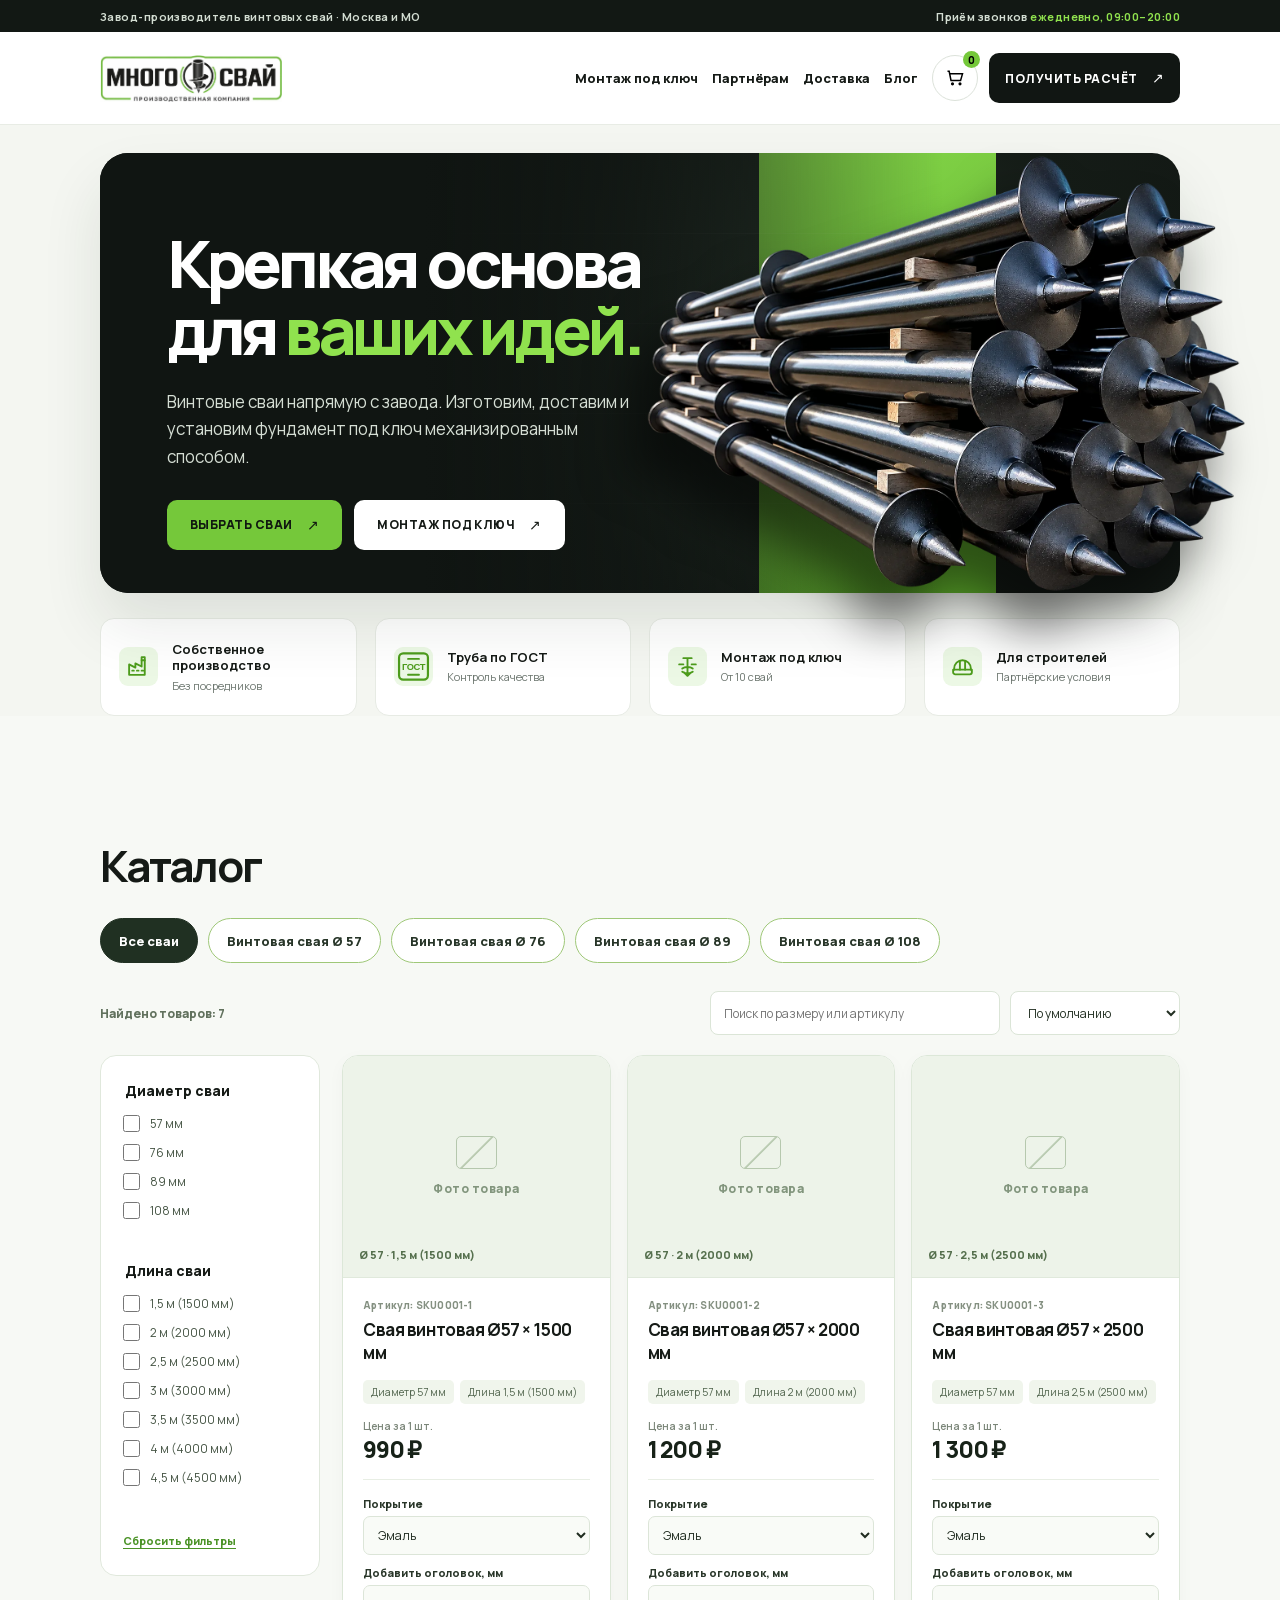
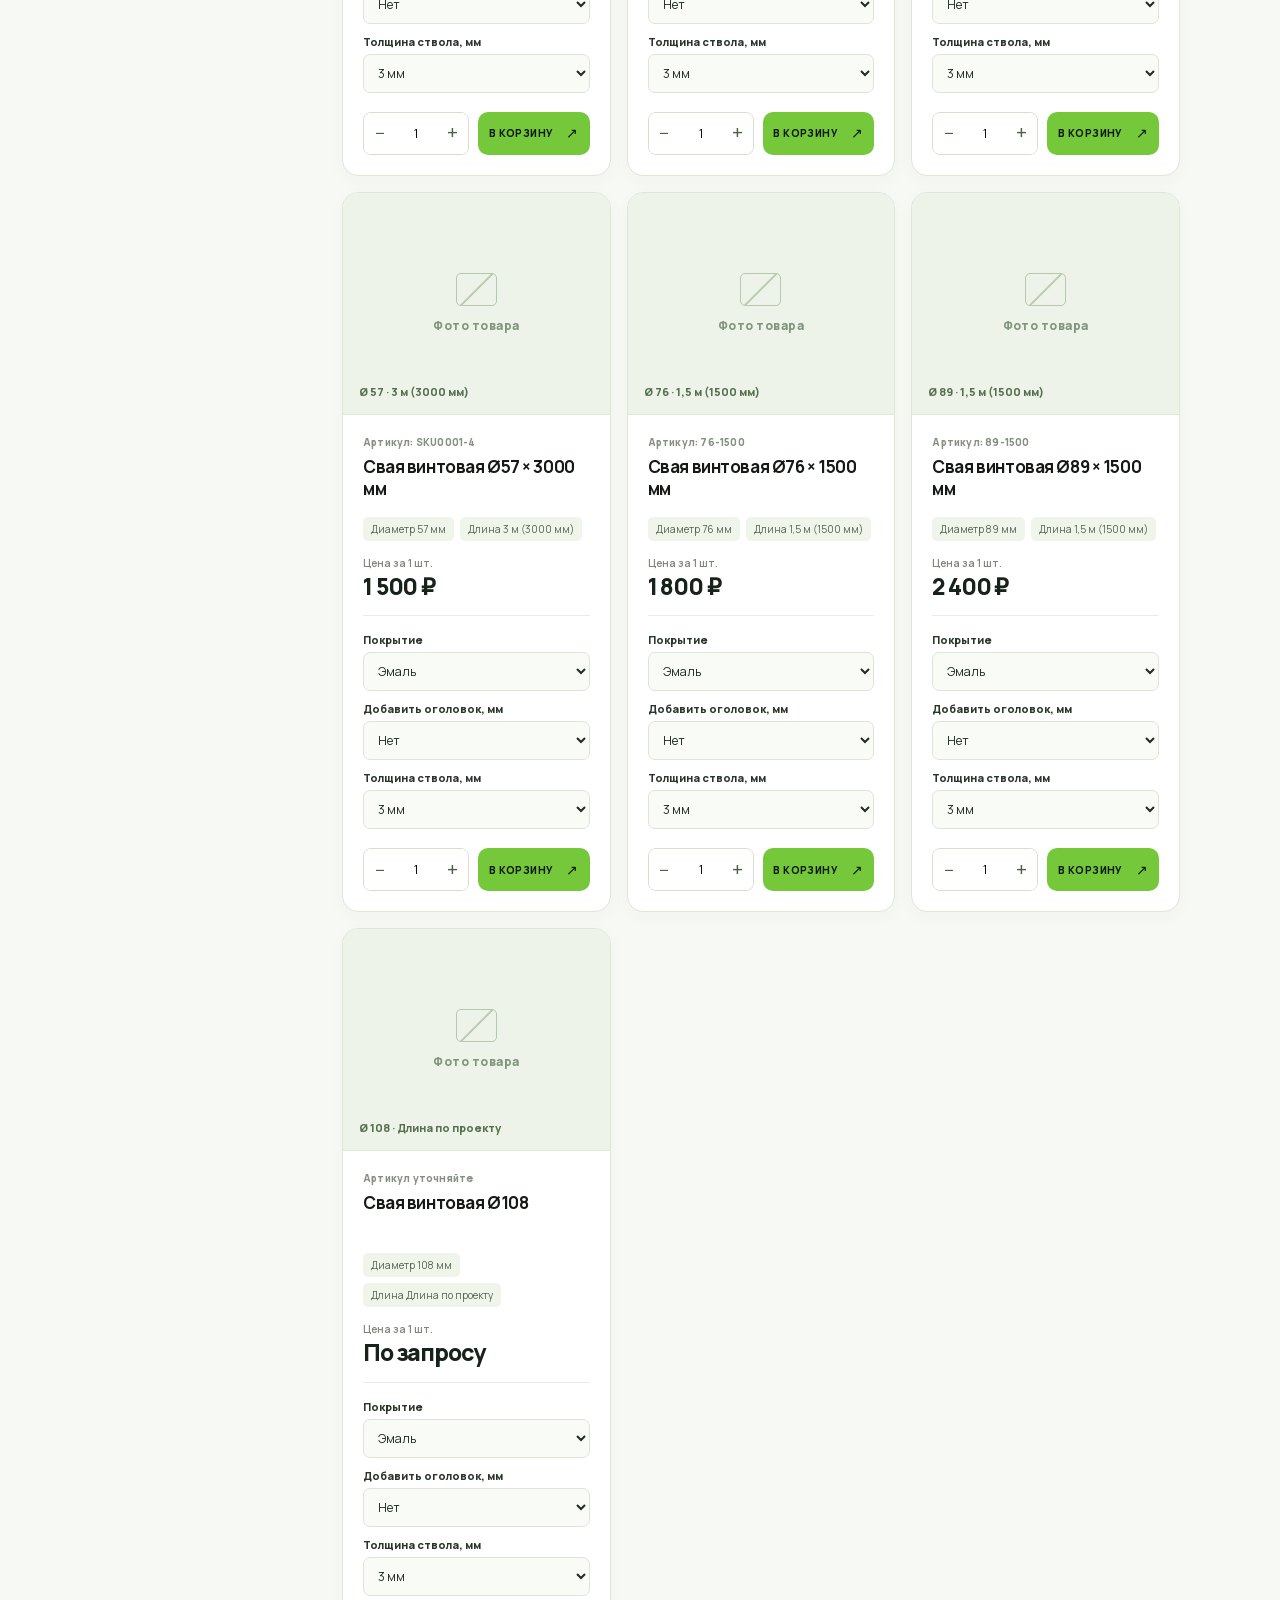
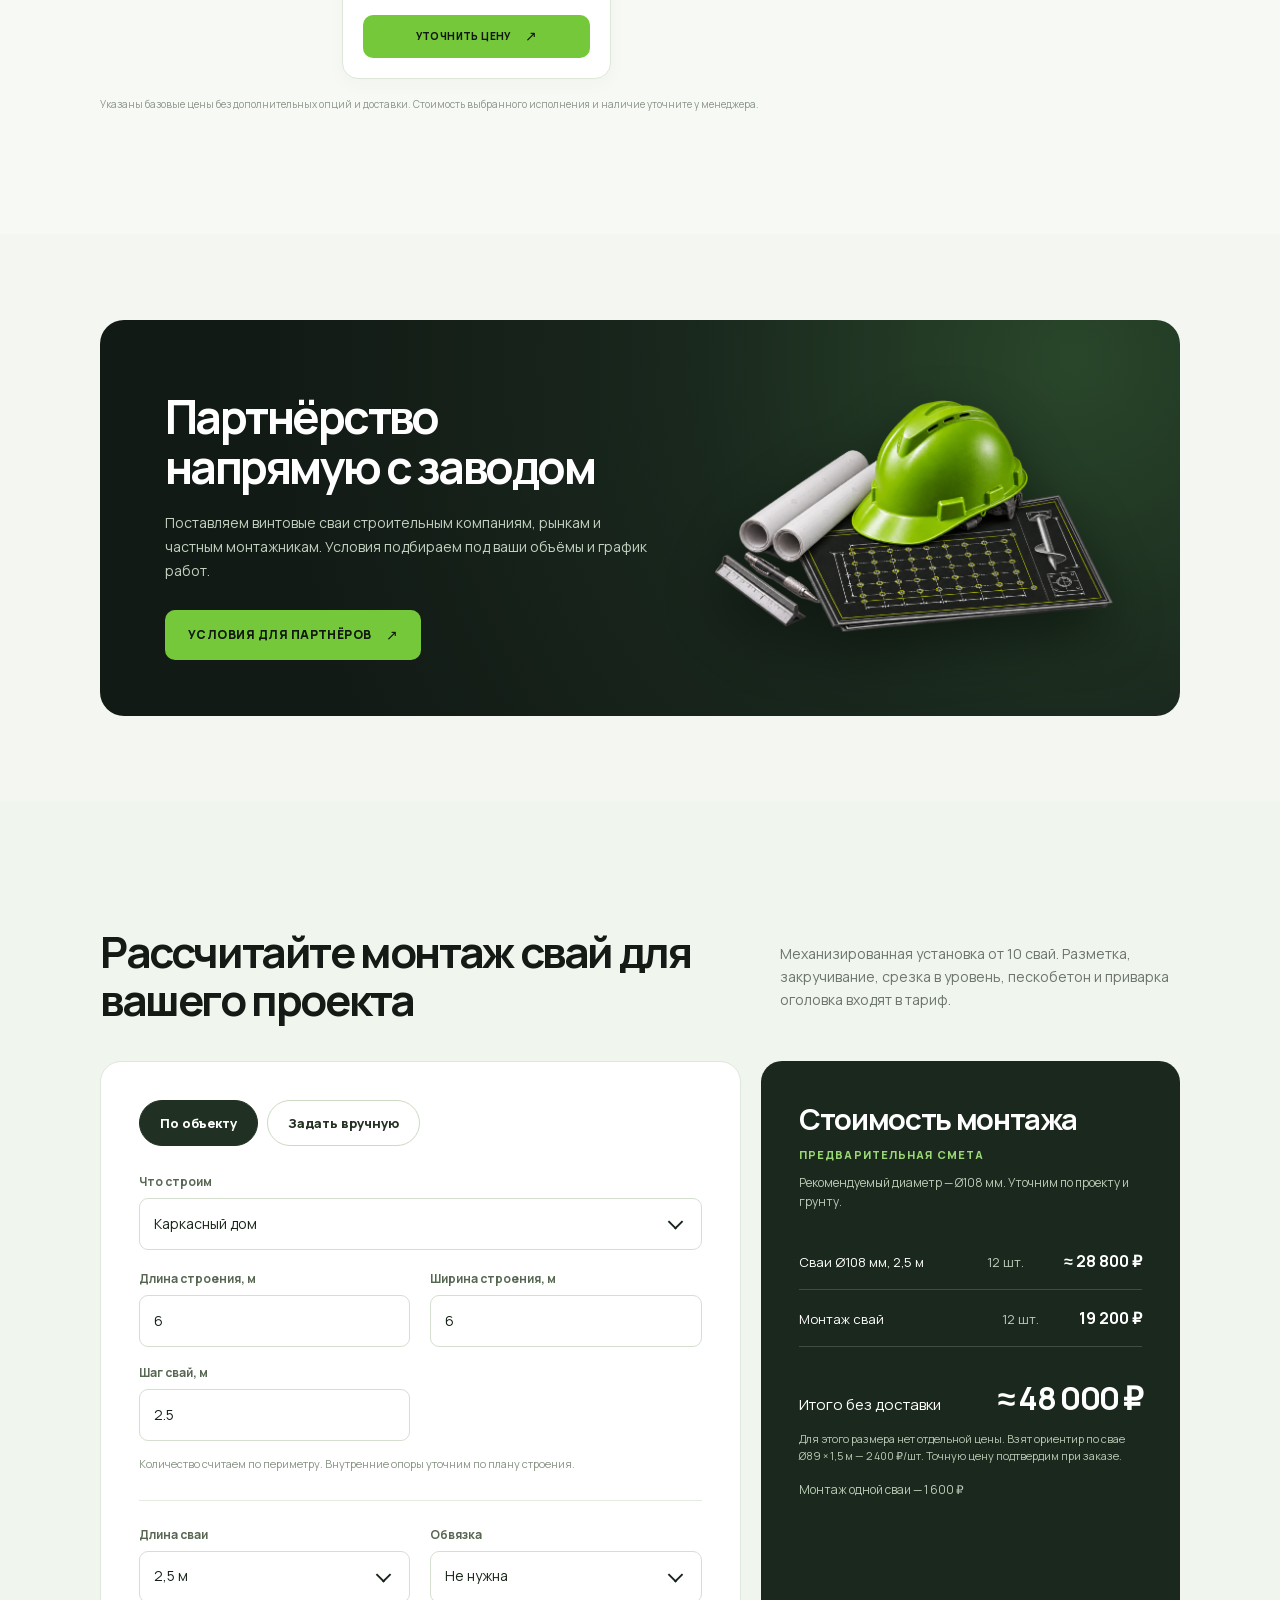
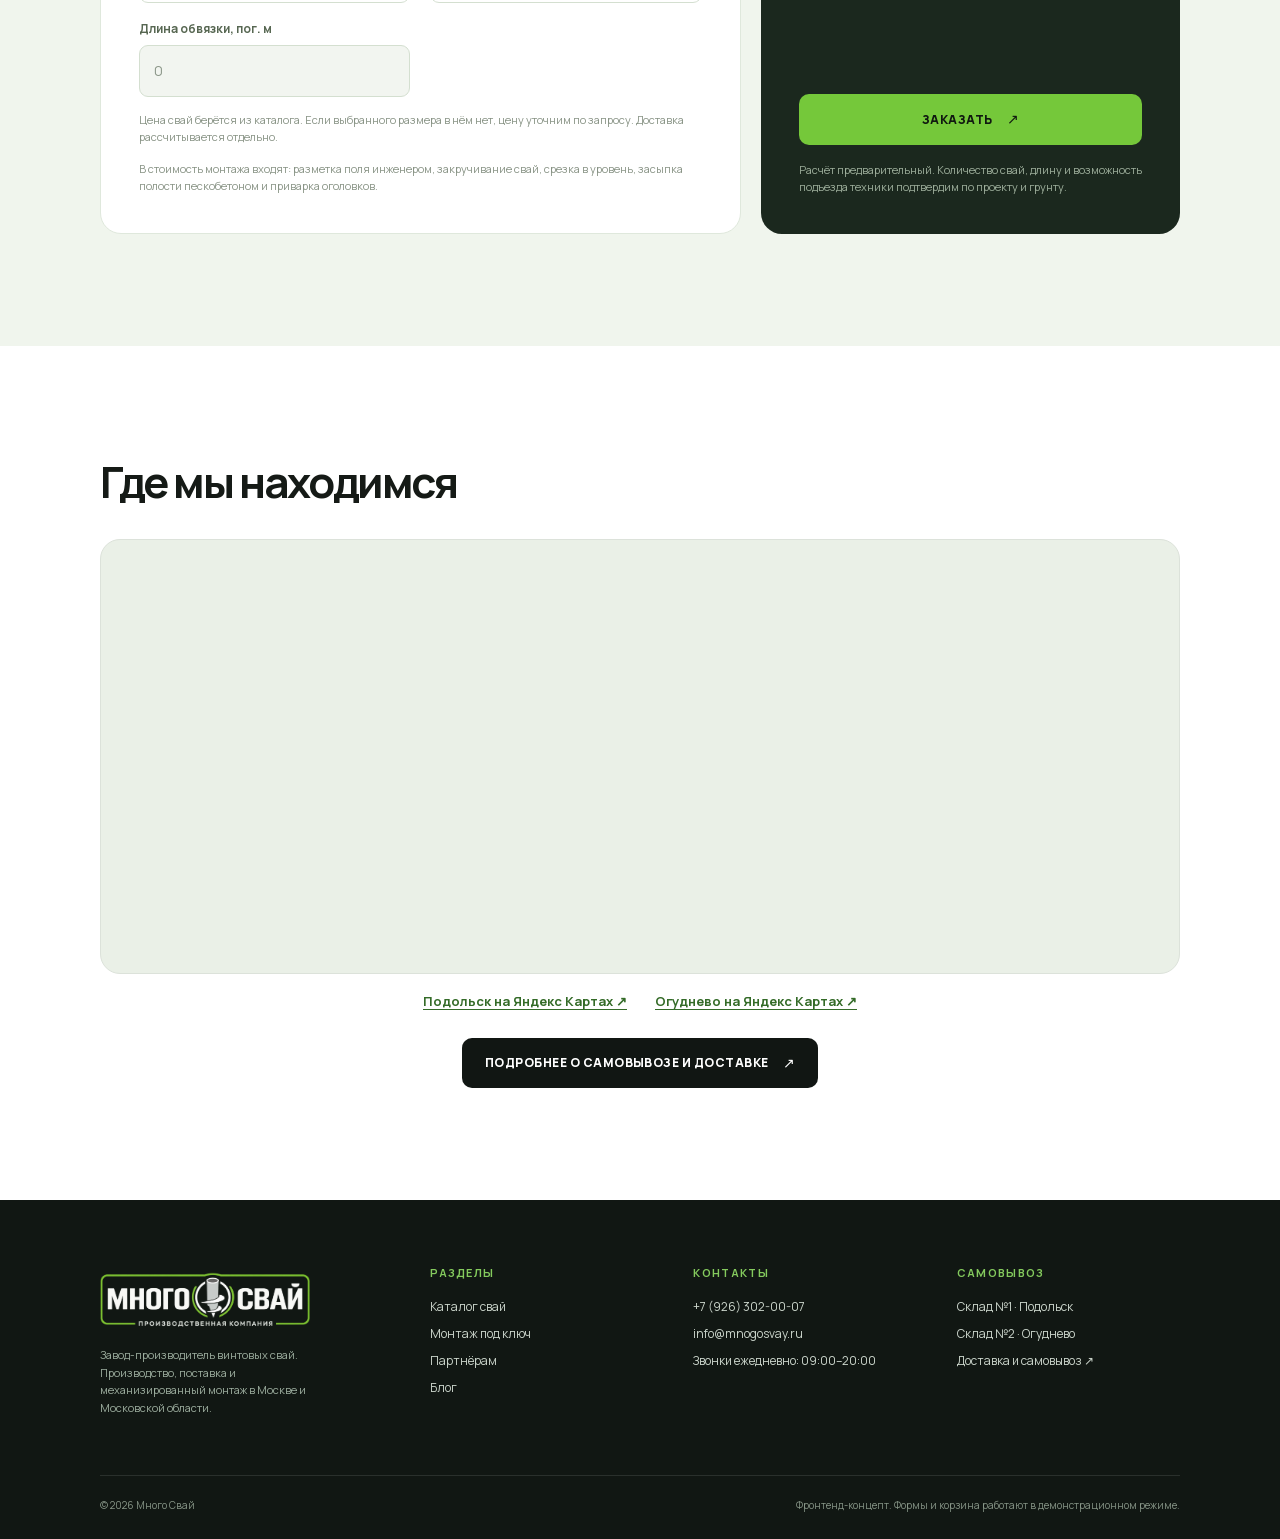
==== index.html @ 816e7ba7 "Initial project upload" ====
<!doctype html><html lang="ru"><head><meta charset="utf-8"><meta name="viewport" content="width=device-width,initial-scale=1"><meta name="theme-color" content="#f4f6f1"><meta name="description" content="Много Свай — завод-производитель винтовых свай. Сваи, механизированный монтаж под ключ и сотрудничество для строителей."><title>Много Свай — винтовые сваи от производителя</title><link rel="preload" href="/assets/images/hero-piles.webp" as="image"><link rel="stylesheet" href="/assets/css/styles.css"></head><body data-page="home"><div id="app"></div><script src="/assets/js/app.js" defer></script><script src="/assets/js/lead-form.js" defer></script><script src="/assets/js/install-calculator.js" defer></script></body></html>
---- assets/css/styles.css ----
@font-face{font-family:Manrope;src:url('/assets/fonts/Manrope-Latin.woff2') format('woff2');font-style:normal;font-weight:200 800;font-display:swap;unicode-range:U+0000-00FF,U+0131,U+0152-0153,U+02BB-02BC,U+02C6,U+02DA,U+02DC,U+0304,U+0308,U+0329,U+2000-206F,U+20AC,U+2122,U+2191,U+2193,U+2212,U+2215,U+FEFF,U+FFFD}
@font-face{font-family:Manrope;src:url('/assets/fonts/Manrope-Cyrillic.woff2') format('woff2');font-style:normal;font-weight:200 800;font-display:swap;unicode-range:U+0301,U+0400-045F,U+0490-0491,U+04B0-04B1,U+2116}
:root{--bg:#f4f6f1;--paper:#fff;--ink:#151a16;--muted:#6b756e;--line:#dce2da;--green:#75c83a;--green2:#90e24e;--dark:#111613;--radius:22px;--max:1400px}
*{box-sizing:border-box}html{scroll-behavior:smooth}body{margin:0;background:var(--bg);color:var(--ink);font-family:Manrope,Arial,sans-serif;overflow-x:hidden}button,input,select{font:inherit}button{cursor:pointer}a{color:inherit;text-decoration:none}img{max-width:100%}svg{display:block}.container{width:min(calc(100% - 200px),var(--max));margin-inline:auto}.eyebrow{display:inline-flex;align-items:center;gap:10px;font-size:11px;font-weight:800;letter-spacing:.16em;text-transform:uppercase}.eyebrow:before{content:"";width:7px;height:7px;border-radius:50%;background:var(--green)}.eyebrow.light{color:#cfdbc9}.muted{color:var(--muted)}.topline{background:#121814;color:#d3ddd2;font-size:11px;font-weight:700;letter-spacing:.04em}.topline .container{display:flex;justify-content:space-between;align-items:center;min-height:32px}.topline b{color:var(--green2)}.site-header{position:relative;z-index:30;background:var(--paper);border-bottom:1px solid #e8ece5}.header-inner{height:92px;display:flex;align-items:center;gap:20px}.logo{display:block;flex:none;width:182px;height:53px;overflow:hidden;position:relative}.logo img{position:absolute;width:182px;max-width:none;height:auto;left:0;top:3px}.nav{display:flex;align-items:center;gap:18px;margin-left:auto}.nav a{font-size:13px;font-weight:800;white-space:nowrap;transition:color .2s}.nav a:hover,.nav a.active{color:#4c9a1d}.header-actions{display:flex;align-items:center;gap:11px;margin-left:0;flex-shrink:0}.phone-text{font-size:14px;font-weight:800;white-space:nowrap}.phone-text small{display:block;font-size:10px;color:var(--muted);font-weight:600;margin-top:2px}.icon-btn{width:46px;height:46px;display:grid;place-items:center;border:1px solid var(--line);border-radius:50%;background:white;position:relative}.icon-btn svg{width:20px;height:20px;stroke:currentColor;fill:none;stroke-width:1.8}.icon-btn:hover{border-color:var(--green);background:#eff9e9}.cart-count{position:absolute;top:-5px;right:-3px;min-width:17px;height:17px;border-radius:20px;background:var(--green);font-size:10px;font-weight:800;display:grid;place-items:center}.mobile-call{display:none}.header-cta{white-space:nowrap;flex-shrink:0}.btn{min-height:50px;display:inline-flex;align-items:center;justify-content:center;gap:14px;padding:0 22px;border-radius:10px;border:1px solid transparent;background:var(--green);color:#101810;font-size:12px;font-weight:800;text-transform:uppercase;letter-spacing:.04em;transition:transform .2s,background .2s}.btn:hover{transform:translateY(-2px);background:var(--green2)}.btn:focus-visible,.icon-btn:focus-visible,a:focus-visible,input:focus-visible,select:focus-visible{outline:3px solid #438e1e;outline-offset:3px}.btn.dark{background:var(--dark);color:white}.btn.dark:hover{background:#2b392e}.btn.outline{background:transparent;color:var(--ink);border-color:#bdc9ba}.btn.outline:hover{background:#eaf1e6}.btn.white{background:white;color:var(--ink)}.arrow{font-size:14px;line-height:1;font-weight:400}.hero-wrap{padding-top:28px}.hero{height:610px;position:relative;border-radius:28px;background:radial-gradient(circle at 65% 40%,#243027 0,#151c17 39%,#111613 75%);color:#fff;isolation:isolate;box-shadow:0 32px 60px #192b191b}.hero:before{content:"";position:absolute;top:0;bottom:0;right:17%;width:22%;background:linear-gradient(160deg,#83d548,#5ba929);z-index:-1}.hero:after{content:"";position:absolute;inset:0;border-radius:28px;background:linear-gradient(90deg,#101512 0%,#101512 30%,#101512b8 48%,transparent 78%),repeating-linear-gradient(0deg,transparent 0,transparent 89px,#fff1 90px);pointer-events:none;z-index:-1}.hero-copy{position:relative;z-index:4;padding:85px 0 0 6.2%;max-width:660px}.hero h1{font-size:clamp(50px,5.1vw,77px);line-height:1.02;letter-spacing:-.065em;margin:22px 0 25px;font-weight:800}.hero h1 em{color:var(--green2);font-style:normal}.hero-lead{max-width:485px;font-size:17px;line-height:1.6;color:#d5ded4;margin:0 0 30px}.hero-actions{display:flex;gap:12px;flex-wrap:wrap}.hero-image{position:absolute;z-index:2;width:56%;height:auto;max-width:none;right:-6%;top:50%;transform:translateY(-50%);filter:drop-shadow(-22px 38px 24px #0008);pointer-events:none}.hero-side{position:absolute;right:2.7%;bottom:38px;writing-mode:vertical-rl;color:#dde9db;font-size:10px;letter-spacing:.19em;text-transform:uppercase}.mobile-links{display:none}.trust-strip{display:grid;grid-template-columns:repeat(4,1fr);gap:18px;padding:25px 0 0}.trust-item{display:flex;gap:14px;align-items:center;padding:22px 18px;background:white;border:1px solid #e7ebe4;border-radius:14px;min-height:90px}.trust-icon{width:39px;height:39px;flex:none;border-radius:9px;background:#ecf8e5;display:grid;place-items:center;color:#4d9c1c;font-size:23px}.trust-icon img{width:25px;height:25px}.trust-icon--quality img{width:33px;height:33px}.trust-item b{display:block;font-size:13px;line-height:1.25}.trust-item span:last-child{font-size:11px;color:var(--muted);display:block;margin-top:4px}.section{padding:112px 0}.section.tight{padding-top:86px;padding-bottom:86px}.section-head{display:flex;justify-content:space-between;align-items:end;gap:25px;margin-bottom:36px}.section-title{font-size:clamp(32px,3.4vw,51px);line-height:1.12;letter-spacing:-.055em;margin:14px 0 0;max-width:800px}.section-intro{max-width:400px;color:var(--muted);font-size:14px;line-height:1.65}.grid-3{display:grid;grid-template-columns:repeat(3,1fr);gap:18px}.service-card{background:#fff;border:1px solid #e3e9e0;border-radius:18px;padding:32px;min-height:290px;display:flex;flex-direction:column;position:relative;overflow:hidden}.service-card.dark{background:#151b17;color:#fff;border-color:#151b17}.service-card.green{background:#83d14b;border-color:#83d14b}.service-num{font-size:11px;font-weight:800;letter-spacing:.16em;color:#6d846c}.service-card.dark .service-num{color:#bde5af}.service-icon{position:absolute;right:25px;top:24px;color:#58a724;font-size:35px}.service-card h3{font-size:24px;line-height:1.18;letter-spacing:-.04em;margin:auto 0 12px}.service-card p{font-size:13px;line-height:1.6;color:#627064;margin:0 0 20px}.service-card.dark p{color:#bac7bb}.service-card.green p{color:#30472b}.text-link{font-size:12px;font-weight:800;text-transform:uppercase;letter-spacing:.05em;display:inline-flex;gap:12px;align-items:center}.text-link:hover{color:#4e9c1d}.product-section{background:#eaf0e7}.category-tabs,.filter-tabs{display:flex;gap:8px;flex-wrap:wrap}.chip{background:#fff;border:1px solid #d9e2d4;border-radius:50px;min-height:41px;padding:0 16px;font-size:11px;font-weight:800}.chip.active,.chip:hover{background:var(--dark);color:white;border-color:var(--dark)}.product-grid{display:grid;grid-template-columns:repeat(3,1fr);gap:18px}.product-card{background:white;border-radius:17px;border:1px solid #dfe7dd;overflow:hidden;display:flex;flex-direction:column}.product-media{height:235px;background:linear-gradient(130deg,#eef1eb,#fff);position:relative;display:grid;place-items:center}.product-media img{width:78%;height:85%;object-fit:contain;filter:drop-shadow(16px 20px 14px #13201828)}.product-media img.wide{width:92%;height:92%}.product-badge{position:absolute;left:18px;top:18px;background:#e5f6dc;border-radius:6px;padding:8px 10px;color:#4c9425;font-size:10px;font-weight:800;text-transform:uppercase}.product-body{padding:22px;display:flex;flex-direction:column;flex:1}.product-code{font-size:10px;color:#80907f;font-weight:800;text-transform:uppercase;letter-spacing:.13em}.product-card h3{font-size:19px;line-height:1.3;letter-spacing:-.03em;margin:9px 0 13px}.product-specs{font-size:11px;color:#738073;display:flex;gap:9px;flex-wrap:wrap}.product-specs span{padding:5px 8px;border-radius:5px;background:#f2f5ef}.product-buy{display:flex;align-items:center;justify-content:space-between;gap:12px;margin-top:auto;padding-top:25px}.product-price{font-size:25px;font-weight:800;letter-spacing:-.05em;white-space:nowrap}.product-price small{font-size:10px;color:#7b8679;display:block;font-weight:600;letter-spacing:0}.product-buy .btn{padding-inline:13px;min-height:44px}.product-install{border-top:1px solid #edf0ea;padding:14px 22px;display:flex;align-items:center;gap:9px;font-size:10px;font-weight:700;color:#59665b;min-height:52px}.product-install input{accent-color:#69b936;width:17px;height:17px}.split{display:grid;grid-template-columns:1fr 1fr;gap:70px;align-items:center}.image-panel{height:520px;border-radius:20px;overflow:hidden;background:#dfe7dc;position:relative}.image-panel img{width:100%;height:100%;object-fit:cover}.image-panel .corner-label{position:absolute;bottom:20px;left:20px;background:#fff;padding:16px 19px;border-radius:10px;font-size:11px;font-weight:800;box-shadow:0 12px 30px #1113}.steps{margin:30px 0;list-style:none;padding:0}.steps li{display:flex;gap:18px;padding:16px 0;border-bottom:1px solid #dce4d9;font-size:13px;line-height:1.55}.steps strong{font-size:11px;color:#54a421;min-width:24px}.dark-band{background:#131a15;color:#fff;border-radius:24px;padding:65px;display:grid;grid-template-columns:1fr 330px;align-items:center;gap:30px;position:relative;overflow:hidden}.dark-band:after{content:"";position:absolute;width:300px;height:300px;background:#74c838;border-radius:50%;filter:blur(100px);right:-80px;bottom:-180px;opacity:.5}.dark-band>*{position:relative;z-index:1}.dark-band h2{font-size:clamp(30px,3.2vw,47px);line-height:1.12;letter-spacing:-.055em;margin:12px 0}.dark-band p{font-size:13px;color:#bdcbbb;line-height:1.7;max-width:560px}.dark-band .btn{justify-self:end}.quote-form{background:#fff;border:1px solid #e2e8df;border-radius:20px;padding:34px}.quote-form h3{font-size:22px;letter-spacing:-.04em;margin:0 0 8px}.quote-form p{font-size:12px;color:var(--muted);margin:0 0 22px;line-height:1.6}.form-grid{display:grid;grid-template-columns:repeat(2,1fr);gap:13px}.field{display:block}.field span{display:block;font-size:10px;font-weight:800;text-transform:uppercase;letter-spacing:.09em;margin-bottom:7px}.field input,.field select{height:48px;width:100%;border:1px solid #dce3d9;border-radius:8px;background:#f8faf6;padding:0 13px;color:var(--ink);font-size:12px;outline:none}.field input:focus,.field select:focus{border-color:#6fbe39}.form-note{font-size:10px;color:#8a9589;line-height:1.5}.feedback{font-size:12px;color:#367e1b;font-weight:700;min-height:17px}.site-footer{background:#111713;color:#fff;padding:65px 0 27px}.footer-top{display:grid;grid-template-columns:1.3fr repeat(3,1fr);gap:40px}.footer-logo{width:210px;max-width:100%;height:auto}.footer-logo img{display:block;width:100%;height:auto}.footer-top p{font-size:11px;line-height:1.6;color:#9eafa0;max-width:220px}.footer-col h4{font-size:11px;text-transform:uppercase;letter-spacing:.12em;color:#84ca5d;margin:0 0 18px}.footer-col a,.footer-col span{display:block;font-size:12px;color:#cad4ca;margin-bottom:10px}.footer-col a:hover{color:#8adb58}.footer-bottom{border-top:1px solid #ffffff1b;margin-top:48px;padding-top:22px;display:flex;justify-content:space-between;gap:15px;font-size:10px;color:#879587}.page-hero{padding:32px 0 65px}.page-hero-inner{border-radius:23px;background:#151b17;color:white;min-height:380px;display:grid;grid-template-columns:1.04fr .96fr;overflow:hidden}.page-hero-copy{padding:60px 0 60px 6.5%;position:relative;z-index:2}.page-hero h1{font-size:clamp(37px,4.1vw,60px);line-height:1.08;letter-spacing:-.06em;margin:18px 0}.page-hero p{font-size:15px;line-height:1.65;color:#cbd5ca;max-width:550px}.page-hero-image{position:relative;background:#75c83a}.page-hero-image img{position:absolute;width:110%;height:auto;max-width:none;bottom:-15%;right:-11%;filter:drop-shadow(0 25px 18px #0007)}.page-hero-image.photo img{width:100%;height:100%;object-fit:cover;inset:0;filter:none}.page-hero-image.photo:after{content:"";position:absolute;inset:0;background:linear-gradient(90deg,#141a17a8,transparent 35%)}.tariff-grid{display:grid;grid-template-columns:repeat(3,1fr);gap:14px}.tariff{background:#fff;border:1px solid #dfe7dc;border-radius:15px;padding:24px;display:flex;align-items:center;justify-content:space-between;gap:15px}.tariff strong{font-size:27px;letter-spacing:-.05em}.tariff span{font-size:11px;color:var(--muted);display:block;margin-top:4px}.tariff b{font-size:21px;white-space:nowrap}.tariff.featured{background:#e6f9da;border-color:#8bd057}.included{display:flex;gap:11px;flex-wrap:wrap;margin-top:20px}.included span{padding:10px 13px;border:1px solid #cfdfc7;border-radius:7px;background:#f9fcf6;font-size:11px;font-weight:700}.calc-layout{display:grid;grid-template-columns:1.08fr .92fr;gap:22px}.calc-panel{background:#fff;border:1px solid #dee6da;border-radius:19px;padding:31px}.calc-panel h3{margin:0 0 21px;font-size:24px;letter-spacing:-.04em}.calc-grid{display:grid;grid-template-columns:repeat(2,1fr);gap:16px}.calc-radio{display:flex;gap:10px;align-items:center;padding:14px 12px;background:#f6f9f3;border:1px solid #dce6d7;border-radius:8px;font-size:11px;font-weight:700;min-height:48px}.calc-radio input{accent-color:#6dbd32}.calc-results{background:#151d16;color:white;border-radius:19px;padding:32px;display:flex;flex-direction:column}.calc-results .result-label{font-size:11px;color:#a8b9a4;text-transform:uppercase;letter-spacing:.12em;font-weight:800}.calc-results .result-sum{font-size:clamp(38px,4.5vw,58px);letter-spacing:-.07em;font-weight:800;margin:8px 0 15px}.calc-results p{color:#c4d0c1;font-size:12px;line-height:1.65}.calc-results .btn{margin-top:auto}.alert{background:#fff6db;border:1px solid #e2c773;border-radius:8px;color:#756020;padding:11px 13px;font-size:11px;font-weight:700}.partner-groups{display:grid;grid-template-columns:repeat(3,1fr);gap:16px}.partner-card{background:#fff;border:1px solid #e0e7dd;border-radius:15px;padding:27px;min-height:215px}.partner-card .number{font-size:11px;color:#55a21f;font-weight:800}.partner-card h3{font-size:21px;letter-spacing:-.04em;margin:33px 0 8px}.partner-card p{font-size:12px;line-height:1.65;color:var(--muted);margin:0}.partner-benefits{display:grid;grid-template-columns:repeat(4,1fr);gap:14px}.benefit{border-top:2px solid var(--green);padding-top:18px}.benefit strong{display:block;font-size:16px;letter-spacing:-.03em;margin-bottom:8px}.benefit p{font-size:12px;color:var(--muted);line-height:1.6;margin:0}.blog-grid{display:grid;grid-template-columns:repeat(3,1fr);gap:18px}.article-card{background:#fff;border:1px solid #e1e9de;border-radius:16px;overflow:hidden;display:flex;flex-direction:column}.article-image{height:210px;background:#dfe7dc;overflow:hidden}.article-image img{width:100%;height:100%;object-fit:cover;transition:transform .3s}.article-card:hover .article-image img{transform:scale(1.04)}.article-content{padding:23px;display:flex;flex-direction:column;flex:1}.article-meta{font-size:10px;color:#65a735;font-weight:800;text-transform:uppercase;letter-spacing:.09em}.article-card h3{font-size:19px;line-height:1.35;letter-spacing:-.035em;margin:13px 0}.article-card p{font-size:11px;color:var(--muted);line-height:1.65;margin:0 0 22px}.article-card .text-link{margin-top:auto}.article-layout{display:grid;grid-template-columns:minmax(0,790px) 290px;justify-content:space-between;gap:60px}.article-main h1{font-size:clamp(38px,4.2vw,58px);line-height:1.08;letter-spacing:-.055em;margin:17px 0 25px}.article-main .lead{font-size:18px;line-height:1.7;color:#526050}.article-main h2{font-size:30px;line-height:1.2;letter-spacing:-.04em;margin:52px 0 18px}.article-main h3{font-size:20px;letter-spacing:-.03em;margin:30px 0 12px}.article-main p,.article-main li{font-size:14px;line-height:1.9;color:#4e5a4e}.article-main ul{padding-left:21px}.article-main figure{margin:35px 0}.article-main figure img{width:100%;border-radius:15px}.article-main figcaption{font-size:11px;color:var(--muted);margin-top:8px}.article-callout{padding:24px 27px;background:#e8f8df;border-left:4px solid var(--green);border-radius:8px;margin:30px 0}.article-callout p{margin:5px 0 0}.article-aside{align-self:start;position:sticky;top:25px;background:#fff;border:1px solid #dfe7db;border-radius:15px;padding:23px}.article-aside h3{margin:0 0 14px;font-size:18px}.article-aside a{display:block;padding:10px 0;border-top:1px solid #e6ece3;font-size:12px;font-weight:700}.table-wrap{overflow-x:auto;border:1px solid #dce5d8;border-radius:10px}.compare-table{border-collapse:collapse;min-width:580px;width:100%;font-size:11px}.compare-table th,.compare-table td{text-align:left;padding:15px;border-bottom:1px solid #e5ebe2}.compare-table th{background:#eaf7e3}.compare-table tr:last-child td{border-bottom:0}.modal{border:0;padding:0;border-radius:18px;max-width:min(92vw,540px);box-shadow:0 30px 80px #0005}.modal::backdrop{background:#0c170dbb}.modal-inner{padding:31px}.modal h2{font-size:25px;letter-spacing:-.04em;margin:0 0 8px}.modal p{font-size:12px;color:var(--muted);line-height:1.6}.modal-head{display:flex;align-items:start;justify-content:space-between;gap:15px}.close-btn{border:0;background:#eef4ea;border-radius:50%;min-width:36px;height:36px;font-size:18px}.cart-lines{margin:20px 0}.cart-line{display:flex;justify-content:space-between;gap:10px;border-bottom:1px solid #e4eae0;padding:12px 0;font-size:12px}.cart-line button{border:0;background:none;color:#a03434;font-size:11px}.cart-total{display:flex;justify-content:space-between;font-weight:800;font-size:17px;margin:18px 0}.cart-empty{padding:30px;text-align:center;background:#f5f8f3;border-radius:9px;color:#6a7869;font-size:12px}
@media(max-width:1150px){.header-inner{gap:16px}.nav{gap:12px}.nav a{font-size:11px}.phone-text{display:none}.hero-image{width:61%;right:-6%}.hero-copy{max-width:560px}.hero h1{font-size:60px}.trust-strip{grid-template-columns:repeat(2,1fr)}.footer-top{gap:20px}}
@media(max-width:1050px){.container{width:min(calc(100% - 32px),var(--max))}.topline,.nav,.header-actions .header-cta{display:none}.site-header{position:sticky;top:0}.header-inner{height:68px;justify-content:space-between}.logo{width:144px;height:43px}.logo img{width:144px;top:2px}.header-actions{margin-left:auto;gap:8px}.mobile-call{display:grid}.icon-btn{width:44px;height:44px}.hero-wrap{padding-top:18px}.hero{height:auto;min-height:700px;overflow:visible;border-radius:20px}.hero:after{border-radius:20px;background:linear-gradient(180deg,#101512 0%,#101512ee 39%,#10151200 79%)}.hero:before{width:36%;right:0;border-radius:0 20px 20px 0}.hero-copy{padding:38px 25px 0;max-width:100%}.hero h1{font-size:clamp(42px,8vw,65px);max-width:550px}.hero-lead{font-size:14px;max-width:460px}.hero-image{width:75%;right:4%;top:auto;bottom:16px;transform:none}.hero-side{display:none}.mobile-links{display:flex;overflow-x:auto;gap:8px;margin:18px 0 0;padding-bottom:2px}.mobile-links a{flex:none;background:white;border:1px solid #e1e9dd;border-radius:7px;padding:13px 16px;font-size:11px;font-weight:800}.section{padding:72px 0}.section.tight{padding:60px 0}.section-head{align-items:start;flex-direction:column}.section-title{font-size:36px}.grid-3,.product-grid,.blog-grid{grid-template-columns:repeat(2,1fr)}.split,.calc-layout{grid-template-columns:1fr;gap:30px}.image-panel{height:380px}.dark-band{grid-template-columns:1fr;padding:38px}.dark-band .btn{justify-self:start}.footer-top{grid-template-columns:repeat(2,1fr)}.page-hero{padding:20px 0 45px}.page-hero-inner{grid-template-columns:1fr}.page-hero-copy{padding:36px 28px}.page-hero-image{height:280px}.page-hero-image img{bottom:-33%;right:-5%;width:85%}.tariff-grid{grid-template-columns:repeat(2,1fr)}.partner-groups{grid-template-columns:1fr 1fr}.partner-benefits{grid-template-columns:1fr 1fr}.article-layout{grid-template-columns:1fr}.article-aside{position:static}}
@media(max-width:540px){.hero{min-height:615px}.hero h1{font-size:43px;line-height:1.06;margin:17px 0}.hero-lead{font-size:12px;line-height:1.65;max-width:315px;margin-bottom:21px}.hero-copy{padding:31px 22px 0}.hero-actions{gap:7px}.hero-actions .btn{min-height:44px;padding:0 13px;font-size:9px}.hero-image{width:78%;top:300px;right:4%;bottom:auto}.trust-strip{grid-template-columns:1fr 1fr;gap:8px;padding-top:13px}.trust-item{padding:12px;gap:8px;min-height:75px}.trust-icon{width:30px;height:30px;font-size:17px}.trust-icon img{width:21px;height:21px}.trust-icon--quality img{width:28px;height:28px}.trust-item b{font-size:10px}.trust-item span:last-child{font-size:9px}.section-title{font-size:32px}.grid-3,.product-grid,.blog-grid,.tariff-grid,.partner-groups,.partner-benefits,.footer-top{grid-template-columns:1fr}.service-card{min-height:230px;padding:24px}.product-media{height:225px}.product-buy .btn{font-size:10px}.dark-band{border-radius:16px;padding:28px}.dark-band h2{font-size:31px}.form-grid,.calc-grid{grid-template-columns:1fr}.quote-form{padding:22px}.footer-top{gap:24px}.footer-bottom{flex-direction:column}.page-hero h1{font-size:38px}.page-hero p{font-size:13px}.page-hero-image{height:230px}.tariff{padding:17px}.tariff strong{font-size:23px}.tariff b{font-size:19px}.article-main h1{font-size:37px}.article-main h2{font-size:26px}.article-main .lead{font-size:16px}.article-main p,.article-main li{font-size:13px}}
@media(max-width:400px){.hero{min-height:560px}.hero h1{font-size:38px}.hero-image{top:325px}.hero-actions .btn{font-size:8px}.logo{width:129px}.logo img{width:129px;top:2px}}

/* Каталог */
.sr-only{position:absolute;width:1px;height:1px;padding:0;margin:-1px;overflow:hidden;clip:rect(0,0,0,0);white-space:nowrap;border:0}
.catalog-section{background:#f7f9f5}
.catalog-heading{margin-bottom:28px}
.catalog-tabs{display:flex;flex-wrap:wrap;gap:10px;margin-bottom:28px}
.catalog-tab{min-height:45px;padding:0 18px;border:1px solid #9fc878;border-radius:100px;background:#fff;color:#273528;font-size:13px;font-weight:800;transition:background .2s,border-color .2s,transform .2s}
.catalog-tab:hover{border-color:#63ad31;transform:translateY(-2px)}
.catalog-tab.active{background:#203022;border-color:#203022;color:#fff}
.catalog-toolbar{display:flex;align-items:center;justify-content:space-between;gap:20px;margin-bottom:20px}
#catalog-count{font-size:12px;font-weight:800;color:#61715d}
.catalog-controls{display:flex;gap:10px;justify-content:flex-end}
.catalog-controls input,.catalog-controls select{height:44px;border:1px solid #dbe5d7;border-radius:8px;background:#fff;color:#233023;padding:0 13px;font-size:12px}
.catalog-search input{width:min(27vw,290px)}
.catalog-sort select{min-width:170px}
.catalog-layout{display:grid;grid-template-columns:220px minmax(0,1fr);gap:22px;align-items:start}
.catalog-filters{background:#fff;border:1px solid #e0e8dc;border-radius:16px;padding:25px 22px;position:sticky;top:24px}
.catalog-filters fieldset{border:0;padding:0;margin:0 0 30px}
.catalog-filters legend{font-size:14px;font-weight:800;margin-bottom:15px}
.catalog-filters label{display:flex;align-items:center;gap:10px;margin:0 0 12px;color:#485747;font-size:12px;cursor:pointer}
.catalog-filters input{width:17px;height:17px;margin:0;accent-color:#70bd39;cursor:pointer}
.catalog-clear{padding:0;border:0;background:none;color:#4b9327;font-size:11px;font-weight:800;text-decoration:underline;text-underline-offset:3px}
.catalog-results{min-width:0}
.catalog-grid{grid-template-columns:repeat(3,minmax(0,1fr));gap:16px}
.catalog-grid .product-card{min-width:0;border:1px solid #dce7d8;border-radius:16px;box-shadow:0 5px 18px #20331b08;transition:transform .25s,box-shadow .25s,border-color .25s}
.catalog-grid .product-card:hover{transform:translateY(-6px);border-color:#90c76c;box-shadow:0 18px 34px #20331b1c}
.catalog-grid .product-card[hidden]{display:none}
.catalog-grid .product-media{height:auto;aspect-ratio:1.2;background:#edf3e9;border-bottom:1px solid #e0e9dc;display:flex;flex-direction:column;justify-content:center;gap:11px;overflow:hidden}
.catalog-grid .product-media:before{content:"";width:39px;height:31px;border:1.5px solid #9eb594;border-radius:5px;background:linear-gradient(135deg,transparent 48%,#a6bb9c 49%,#a6bb9c 52%,transparent 53%);opacity:.7}
.product-media-mark{font-size:12px;font-weight:800;color:#82957d;letter-spacing:.04em}
.product-media-size{position:absolute;bottom:15px;left:16px;font-size:11px;font-weight:800;color:#56704e}
.catalog-grid .product-body{padding:20px;gap:0}
.catalog-grid .product-code{font-size:10px;letter-spacing:.02em;text-transform:none;color:#849081}
.catalog-grid .product-card h3{min-height:48px;margin:7px 0 13px;font-size:17px;line-height:1.3;letter-spacing:-.025em}
.catalog-grid .product-specs{gap:6px;margin-bottom:17px}
.catalog-grid .product-specs span{font-size:10px;color:#4f634c;background:#f0f5ec}
.catalog-grid .product-price{padding:0 0 16px;border-bottom:1px solid #e8eee4;font-size:23px;line-height:1.1;color:#172218}
.catalog-grid .product-price small{margin-bottom:5px}
.product-options{display:grid;gap:10px;padding-top:16px}
.product-option span{display:block;margin-bottom:5px;font-size:11px;font-weight:800;color:#293629}
.product-option select{width:100%;height:39px;padding:0 10px;border:1px solid #dce5d8;border-radius:7px;background:#f9fbf7;color:#202c20;font-size:12px}
.product-actions{display:grid;grid-template-columns:106px minmax(0,1fr);gap:9px;margin-top:auto;padding-top:19px}
.product-actions .btn{min-height:43px;padding:0 9px;font-size:10px;white-space:nowrap}
.product-actions>a.btn{grid-column:1/-1}
.quantity{height:43px;display:flex;align-items:center;border:1px solid #d4dfcf;border-radius:8px;overflow:hidden}
.quantity button{width:31px;height:100%;border:0;background:#fff;color:#4b6146;font-size:19px}
.quantity button:hover{background:#eaf5e4}
.quantity input{width:42px;min-width:0;border:0;outline:0;text-align:center;font-size:12px;appearance:textfield;-moz-appearance:textfield}
.quantity input::-webkit-outer-spin-button,.quantity input::-webkit-inner-spin-button{-webkit-appearance:none;margin:0}
.catalog-empty{padding:45px 20px;text-align:center;border:1px dashed #b8cbb0;border-radius:14px;background:#fff;font-size:13px;color:#52644d}
.catalog-note{margin-top:18px}
.catalog-tab:focus-visible,.catalog-clear:focus-visible,.quantity button:focus-visible{outline:3px solid #438e1e;outline-offset:3px}
@media(min-width:1650px){.catalog-layout{grid-template-columns:280px minmax(0,1fr);gap:32px}.catalog-grid{grid-template-columns:repeat(4,minmax(0,1fr));gap:20px}.catalog-grid .product-card h3{font-size:19px}}
@media(max-width:1150px){.catalog-grid{grid-template-columns:repeat(2,minmax(0,1fr))}}
@media(max-width:1050px){.catalog-layout{grid-template-columns:1fr}.catalog-filters{position:static;display:flex;flex-wrap:wrap;gap:15px;padding:18px}.catalog-filters fieldset{margin:0;flex:1 1 210px}.catalog-filters label{display:inline-flex;margin:0 14px 10px 0}.catalog-clear{align-self:end;margin-bottom:10px}.catalog-toolbar{align-items:flex-start}.catalog-search input{width:220px}}
@media(max-width:620px){.catalog-toolbar{display:block}.catalog-controls{justify-content:stretch;margin-top:13px}.catalog-search{flex:1}.catalog-search input{width:100%}.catalog-sort select{min-width:130px}.catalog-grid{grid-template-columns:1fr}.catalog-grid .product-media{aspect-ratio:1.6}.catalog-section{padding-top:60px}.catalog-tab{font-size:11px;padding:0 13px;min-height:40px}}
@media(prefers-reduced-motion:reduce){.catalog-tab,.catalog-grid .product-card{transition:none}.catalog-tab:hover,.catalog-grid .product-card:hover{transform:none}}

/* Переход из каталога в партнёрский раздел */
.partner-teaser{display:grid;grid-template-columns:minmax(0,1.1fr) minmax(0,.9fr);align-items:center;gap:56px;padding:56px 6%;border-radius:24px;background:radial-gradient(circle at 90% 10%,#29462a 0,#19271d 38%,#121a15 78%);color:#fff;overflow:hidden}
.partner-teaser-copy h2{max-width:650px;margin:16px 0 18px;font-size:clamp(32px,3.6vw,52px);line-height:1.1;letter-spacing:-.055em}
.partner-teaser-copy p{max-width:570px;margin:0 0 27px;color:#c3d1c0;font-size:14px;line-height:1.7}
.partner-teaser-visual{display:flex;align-items:center;justify-content:center;min-width:0}
.partner-teaser-visual img{display:block;width:100%;height:auto;max-height:360px;object-fit:contain;filter:drop-shadow(0 22px 28px #0007)}
@media(max-width:850px){.partner-teaser{grid-template-columns:1fr;gap:30px;padding:42px}.partner-teaser-copy p{max-width:650px}}
@media(max-width:540px){.partner-teaser{gap:24px;padding:28px 24px;border-radius:16px}.partner-teaser-copy h2{font-size:32px}.partner-teaser-copy p{font-size:12px}.partner-teaser-copy .btn{width:100%;min-height:48px}.partner-teaser-visual img{max-height:240px}}

/* Калькулятор монтажа на главной и странице услуги */
.installation-section{background:#f0f5ed;scroll-margin-top:90px}
.install-calc{display:grid;grid-template-columns:minmax(0,1.3fr) minmax(320px,.85fr);gap:20px;align-items:stretch}
.install-inputs,.install-summary{min-width:0;border-radius:21px;padding:clamp(23px,3vw,38px)}
.install-inputs{background:#fff;border:1px solid #dfe8dc}
.install-tabs{display:flex;flex-wrap:wrap;gap:9px;margin-bottom:27px}
.install-tabs button{min-height:46px;padding:0 20px;border:1px solid #cbd9c5;border-radius:100px;background:#fff;color:#243222;font:inherit;font-size:13px;font-weight:800;cursor:pointer}
.install-tabs button.active{background:#203022;border-color:#203022;color:#fff}
.install-grid{display:grid;grid-template-columns:repeat(2,minmax(0,1fr));gap:17px 20px}
.install-options{margin-top:27px;padding-top:25px;border-top:1px solid #e4ece0}
.install-field{display:block;min-width:0}
.install-field>span{display:block;margin-bottom:8px;color:#576752;font-size:12px;font-weight:700}
.install-field input,.install-field select{width:100%;height:52px;min-width:0;border:1px solid #d4dfd0;border-radius:9px;background:#fff;color:#172318;padding:0 14px;font:inherit;font-size:14px;outline:none}
.install-field select{appearance:none;padding-right:48px;background-image:url("data:image/svg+xml,%3Csvg xmlns='http://www.w3.org/2000/svg' width='14' height='14' viewBox='0 0 14 14'%3E%3Cpath d='m2 5 5 5 5-5' fill='none' stroke='%23172318' stroke-width='1.8'/%3E%3C/svg%3E");background-repeat:no-repeat;background-position:right 20px center}
.install-dropdown{position:relative;width:100%;min-width:0;z-index:1}
.install-dropdown.is-open{z-index:30}
.install-dropdown-trigger{display:block;width:100%;min-height:52px;padding:13px 49px 13px 14px;border:1px solid #d4dfd0;border-radius:9px;background:#fff;color:#172318;text-align:left;font:inherit;font-size:14px;line-height:1.35;position:relative;cursor:pointer}
.install-dropdown-trigger:after{content:"";position:absolute;right:20px;top:50%;width:9px;height:9px;border-right:2px solid #172318;border-bottom:2px solid #172318;transform:translateY(-70%) rotate(45deg)}
.install-dropdown-list{position:absolute;left:0;right:0;top:calc(100% + 5px);width:100%;max-height:260px;overflow:auto;margin:0;padding:6px;list-style:none;background:#fff;border:1px solid #b9cbb2;border-radius:10px;box-shadow:0 18px 36px #192c1c30}
.install-dropdown-list li{display:flex;align-items:center;min-height:44px;padding:9px 12px;border-radius:6px;color:#172318;font-size:13px;line-height:1.35;cursor:pointer}
.install-dropdown-list li:hover,.install-dropdown-list li:focus-visible{background:#e6f4dd;outline:none}
.install-dropdown-list li[aria-selected="true"]{background:#d9edcd;font-weight:800}
.install-field input:focus-visible,.install-field select:focus-visible,.install-tabs button:focus-visible,.install-action:focus-visible{outline:3px solid #77bd47;outline-offset:2px}
.install-dropdown-trigger:focus-visible{outline:3px solid #77bd47;outline-offset:2px}
.install-field input:disabled{background:#f2f5f0;color:#8d988a}
.install-wide{margin-bottom:20px}
.install-help{margin:14px 0 0;color:#879284;font-size:11px;line-height:1.6}
.install-summary{display:flex;flex-direction:column;background:#1b281e;color:#fff}
.install-kicker{color:#9bd774;font-size:11px;letter-spacing:.1em;text-transform:uppercase;font-weight:800}
.install-summary h3{font-size:clamp(23px,2.3vw,32px);letter-spacing:-.045em;margin:0 0 8px}
.install-summary .install-kicker{display:block;margin-bottom:12px}
.install-summary-note{font-size:12px;line-height:1.55;color:#b9cbb5;margin:0 0 22px}
.install-line{display:grid;grid-template-columns:minmax(0,1fr) 65px auto;align-items:baseline;gap:12px;padding:17px 0;border-bottom:1px solid #ffffff29;font-size:13px}
.install-line>span:nth-child(2){color:#bacbb8;white-space:nowrap}
.install-line strong{font-size:16px;white-space:nowrap}
.install-total{display:flex;justify-content:space-between;align-items:baseline;gap:14px;margin:29px 0 8px;font-size:15px}
.install-total strong{font-size:clamp(24px,2.5vw,34px);letter-spacing:-.045em;white-space:nowrap}
.install-total strong.is-partial{font-size:20px;white-space:normal;text-align:right}
.install-price-note{margin:2px 0 17px;font-size:11px;line-height:1.55;color:#b9cbb5}
.install-summary .install-alert{margin:4px 0 17px;font-size:12px}
.install-action{width:100%;margin-top:auto;min-height:51px}
.install-action[aria-disabled="true"]{opacity:.48;cursor:not-allowed}
.install-disclaimer{font-size:11px;line-height:1.6;color:#9fb09d;margin:16px 0 0}
.installation-more{display:inline-flex;margin-top:20px;font-size:13px}
.install-calc [hidden]{display:none!important}
@media(max-width:900px){.install-calc{grid-template-columns:1fr}}
@media(max-width:540px){.install-inputs,.install-summary{padding:23px;border-radius:16px}.install-grid{grid-template-columns:1fr;gap:16px}.install-tabs{display:grid;grid-template-columns:1fr 1fr}.install-tabs button{padding:0 7px;font-size:11px}.install-line{grid-template-columns:minmax(0,1fr) auto;gap:5px 10px}.install-line>span:nth-child(2){text-align:right}.install-line strong{grid-column:2}.install-total strong{font-size:25px}}

.montazh-hero-section{padding:28px 0 65px}
@media(min-width:1051px){body[data-page="home"] .hero{height:440px}body[data-page="home"] .hero-copy{padding-top:55px}body[data-page="home"] .hero-image{width:min(56%,600px)}}
.callback-section{padding:58px 0 76px}
.callback-panel{display:grid;grid-template-columns:minmax(0,.8fr) minmax(0,1.4fr);align-items:center;gap:40px;padding:38px 44px;border-radius:22px;background:#18221a;color:#fff}
.callback-copy h2{margin:0 0 12px;font-size:clamp(28px,2.5vw,38px);line-height:1.14;letter-spacing:-.05em}
.callback-copy p{max-width:380px;margin:0;color:#c0d0be;font-size:13px;line-height:1.6}
.callback-fields{display:grid;grid-template-columns:minmax(0,1fr) minmax(0,1fr) auto;align-items:end;gap:12px}
.callback-form .field span{color:#d5e0d2}
.callback-form .field input{background:#fff}
.callback-form .btn{min-height:48px;white-space:nowrap}
.callback-note{margin:11px 0 0;color:#aebfaa;font-size:10px;line-height:1.5}
.callback-note a{text-decoration:underline;text-underline-offset:2px}
.callback-form .feedback{margin:8px 0 0;color:#a9eb83}
@media(max-width:1050px){.montazh-hero-section{padding:20px 0 45px}.callback-panel{grid-template-columns:1fr;gap:24px}.callback-copy p{max-width:none}}
@media(max-width:540px){.callback-section{padding:36px 0 58px}.callback-panel{padding:28px 23px;gap:20px;border-radius:17px}.callback-fields{grid-template-columns:1fr}.callback-form .btn{width:100%}}

.montazh-hero{height:440px;min-height:0;display:grid;grid-template-columns:repeat(2,minmax(0,1fr));align-items:center;overflow:hidden}
.montazh-hero .hero-copy{max-width:none;min-width:0;padding:32px;display:flex;flex-direction:column;align-items:flex-start;justify-content:center;text-align:left}
.montazh-hero h1{max-width:570px;margin:0 0 18px;font-size:clamp(36px,3.8vw,57px)}
.montazh-hero .hero-lead{max-width:450px;margin:0 0 25px;font-size:15px}
.montazh-hero .hero-image{position:relative;top:auto;right:auto;bottom:auto;transform:none;justify-self:center;width:100%;max-width:600px;max-height:400px;object-fit:contain}
.montazh-steps-grid{display:grid;grid-template-columns:repeat(5,minmax(0,1fr));gap:16px;list-style:none;margin:0;padding:0}
.montazh-step{min-width:0;overflow:hidden;border:1px solid #dfe7dc;border-radius:16px;background:#fff}
.montazh-step img{display:block;width:100%;height:280px;object-fit:contain;background:#151b17}
.montazh-step-caption{display:flex;align-items:flex-start;gap:11px;padding:18px 16px 21px}
.montazh-step-caption span{flex:none;color:#5aa52b;font-size:12px;font-weight:800;letter-spacing:.08em}
.montazh-step-caption h3{margin:0;font-size:15px;line-height:1.4;letter-spacing:-.025em}
@media(max-width:1050px){.montazh-hero{height:410px}.montazh-hero h1{font-size:clamp(32px,4.2vw,46px)}.montazh-hero .hero-lead{max-width:400px;font-size:14px}.montazh-steps-grid{grid-template-columns:repeat(3,minmax(0,1fr))}}
@media(max-width:760px){.montazh-hero{height:auto;grid-template-columns:1fr;padding:32px 20px 10px}.montazh-hero .hero-copy{padding:0 8px}.montazh-hero h1{font-size:clamp(32px,7vw,43px)}.montazh-hero .hero-lead{max-width:420px}.montazh-hero .hero-image{width:min(75%,400px);max-height:270px;margin-top:18px}.montazh-steps-grid{grid-template-columns:repeat(2,minmax(0,1fr));gap:12px}.montazh-step img{height:240px}}
@media(max-width:400px){.montazh-hero{padding:27px 16px 8px}.montazh-hero h1{font-size:32px}.montazh-hero .hero-lead{font-size:12px}.montazh-step img{height:215px}.montazh-step-caption{gap:8px;padding:14px 10px 17px}.montazh-step-caption h3{font-size:13px}}

.location-section{background:var(--paper)}
.location-title{margin:0 0 32px;max-width:none;white-space:nowrap}
.location-map{height:clamp(340px,34vw,500px);overflow:hidden;border:1px solid var(--line);border-radius:20px;background:#eaf0e7}
.location-map iframe{display:block;width:100%;height:100%;border:0}
.location-map-links{display:flex;justify-content:center;flex-wrap:wrap;gap:10px 28px;margin-top:18px;font-size:13px;font-weight:700;color:#346b28}
.location-map-links a,.warehouse-map-link{text-decoration:underline;text-underline-offset:3px}
.location-actions{display:flex;justify-content:center;margin-top:28px}
@media(max-width:540px){.location-section{padding-top:72px;padding-bottom:80px}.location-title{font-size:clamp(25px,7.2vw,32px);margin-bottom:24px}.location-map{height:340px;border-radius:15px}.location-actions{margin-top:20px}.location-actions .btn{max-width:100%;padding-inline:14px;text-align:center;font-size:10px}}

/* Partnership and logistics share the site's typography, green accents and dark panels. */
.business-page .section-title{margin-top:0}
.business-hero{padding-top:30px}
.business-hero-inner,.shipment-hero{display:grid;grid-template-columns:1.15fr 1fr;overflow:hidden;border-radius:24px;background:#151e18;color:#fff}
.business-hero-copy{padding:64px 52px}
.business-hero h1{font-size:clamp(38px,4.2vw,64px);line-height:1.08;letter-spacing:-.055em;margin:0 0 25px}
.business-hero h1 em{font-style:normal;color:var(--green2)}
.business-hero-copy>p{font-size:15px;line-height:1.8;color:#c2d0c0;max-width:510px;margin:0 0 30px}
.business-media{position:relative;display:grid;place-content:center;gap:24px;min-height:280px;overflow:hidden;background-color:#dfebd8;background-image:linear-gradient(#749b6420 1px,transparent 1px),linear-gradient(90deg,#749b6420 1px,transparent 1px);background-size:40px 40px;color:#517243;text-align:center;padding:30px}
.media-cross{font-size:58px;font-weight:200;line-height:1}
.media-placeholder{font-size:13px;line-height:1.5}
.business-media img{position:absolute;inset:0;width:100%;height:100%;object-fit:cover}
.partner-hero-media{margin:24px 24px 24px 0;border-radius:16px;background-color:#233726;color:#a1c38e;background-image:linear-gradient(#8fc27215 1px,transparent 1px),linear-gradient(90deg,#8fc27215 1px,transparent 1px)}
.partner-hero-media img{object-position:center 43%}
.partner-audiences-section .section-title,.partner-conditions .section-title{width:100%;max-width:none}
.partner-audiences{display:grid;grid-template-columns:repeat(3,minmax(0,1fr));gap:18px}
.audience-card{padding:34px 28px;border:1px solid var(--line);border-radius:18px;background:#fff;display:flex;flex-direction:column}
.audience-card h3{font-size:27px;line-height:1.18;letter-spacing:-.04em;margin:0 0 22px}
.audience-card p,.audience-card li{font-size:13px;color:#5b695c;line-height:1.7}
.audience-card p{margin:0}.audience-card ul{list-style:none;margin:25px 0;padding:0}.audience-card li{padding:11px 0 11px 18px;border-top:1px solid #e5ebe1;position:relative}.audience-card li:before{content:'+';position:absolute;left:0;color:#4b9224;font-weight:800}
.text-button{display:inline-flex;align-items:center;justify-content:space-between;gap:18px;min-height:44px;padding:10px 0;border:0;border-bottom:1px solid #92be7c;background:none;color:#254c23;font:inherit;font-size:13px;font-weight:800;text-align:left}
.audience-card .text-button{margin-top:auto}.text-button:hover{color:#4b8a28}
.partner-conditions,.pickup-section{background:#eaf0e7}
.conditions-grid{display:grid;grid-template-columns:repeat(2,minmax(0,1fr));gap:0 56px}
.condition{display:flex;gap:23px;padding:30px 0;border-top:1px solid #cbd9c4}.condition-index{font-size:26px;font-weight:500;color:#51873b;letter-spacing:-.04em}
.condition h3{margin:0 0 12px;font-size:23px;letter-spacing:-.035em}.condition p{margin:0;color:#596858;font-size:14px;line-height:1.7;max-width:430px}
.partnership-process{display:grid;grid-template-columns:1fr 1fr;gap:80px}.partnership-process .section-intro{max-width:500px}.partner-detail-media{margin-top:30px;border-radius:18px;min-height:230px}
.business-steps{counter-reset:step;list-style:none;padding:0;margin:0}.business-steps li{counter-increment:step;position:relative;padding:0 0 30px 65px;margin-bottom:30px;border-bottom:1px solid var(--line)}.business-steps li:last-child{margin-bottom:0}.business-steps li:before{content:'0' counter(step);position:absolute;left:0;top:0;width:42px;height:42px;border:1px solid #b8d6a7;border-radius:50%;display:grid;place-items:center;font-size:13px;font-weight:800;color:#46782b}
.business-steps h3{font-size:23px;letter-spacing:-.03em;margin:8px 0 12px}.business-steps p{font-size:14px;line-height:1.8;color:#596858;margin:0}.business-steps .text-button{margin-top:14px}
.business-cta{display:flex;align-items:center;justify-content:space-between;gap:40px;background:radial-gradient(ellipse at top right,#2c4c29,#151e18 65%);border-radius:24px;padding:52px 56px;color:#fff}.business-cta h2{font-size:clamp(30px,3.2vw,46px);letter-spacing:-.05em;line-height:1.15;margin:0 0 20px}.business-cta p{max-width:600px;margin:0;color:#bccdb8;font-size:14px;line-height:1.8}.business-cta .btn{flex-shrink:0}
.shipment-hero{grid-template-columns:1.2fr 1fr;background:radial-gradient(ellipse at right bottom,#2c4929,#151e18 70%)}
.delivery-rate-panel{margin:44px 44px 44px 0;padding:6px 0 0 48px;border-left:1px solid #ffffff26;display:flex;flex-direction:column;justify-content:center}.delivery-rate+ .delivery-rate{border-top:1px solid #ffffff26;padding-top:25px;margin-top:15px}.delivery-rate strong{font-size:clamp(38px,4.8vw,70px);letter-spacing:-.06em;font-weight:700;color:#a0e46d}.delivery-rate strong span{font-size:25px;letter-spacing:-.03em}.delivery-rate p{font-size:16px;margin:6px 0 20px}.rate-note{color:#b9c9b6;font-size:12px;line-height:1.7;max-width:290px}
.delivery-layout{display:grid;grid-template-columns:1fr 1fr;gap:80px;align-items:start}.delivery-layout .section-intro{max-width:510px}.delivery-example{border-left:3px solid var(--green);padding:8px 0 8px 20px;margin:28px 0}.delivery-example strong,.delivery-example span{display:block;font-size:14px;line-height:1.8}.delivery-example span{color:#5b695c}
.delivery-calculator{padding:34px;border:1px solid var(--line);border-radius:20px;background:#fff}.delivery-calculator h3{font-size:25px;letter-spacing:-.04em;margin:0 0 24px}.delivery-zones{padding:0;margin:0 0 24px;display:flex;gap:8px;border:0;min-width:0}.delivery-zones label{flex:1;position:relative;cursor:pointer}.delivery-zones input{position:absolute;opacity:0}.delivery-zones span{display:flex;align-items:center;justify-content:center;padding:14px 10px;min-height:48px;border:1px solid #cfddc7;border-radius:9px;font-size:12px;font-weight:800;text-align:center}.delivery-zones input:checked+span{background:#17241a;color:#fff;border-color:#17241a}.delivery-zones input:focus-visible+span{outline:3px solid #79bb55;outline-offset:3px}
.delivery-estimate{border-top:1px solid var(--line);padding-top:26px;margin-top:24px}.delivery-estimate>span{display:block;font-size:13px;color:var(--muted)}.delivery-estimate output{font-size:clamp(28px,3vw,44px);font-weight:800;letter-spacing:-.05em;display:block;margin-top:10px}.delivery-estimate-note{color:var(--muted);font-size:12px;line-height:1.7;margin:14px 0 24px}.delivery-calculator .btn{width:100%}
.pickup-notice{display:flex;align-items:center;gap:16px;border:1px solid #b7cca9;border-radius:12px;padding:18px 24px;margin-bottom:24px;background:#f4f8ef}.pickup-notice>span{flex:none;width:30px;height:30px;border-radius:50%;display:grid;place-items:center;background:#d8eaca;color:#395d27;font-weight:800}.pickup-notice p{font-size:13px;line-height:1.7;margin:0}
.pickup-layout{display:grid;grid-template-columns:minmax(0,.8fr) minmax(0,1.2fr);gap:22px}.warehouse-list{display:grid;gap:16px}.warehouse-card{padding:26px;border:1px solid #cddac6;border-radius:15px;background:#f7faf4}.warehouse-card.is-selected{background:#fff;border-color:#6ca547;box-shadow:inset 4px 0 #75b64e}.warehouse-card h3{font-size:23px;letter-spacing:-.035em;margin:0 0 12px}.warehouse-card p{font-size:14px;line-height:1.7;color:#596858;margin:0 0 17px}.warehouse-select,.warehouse-route{display:flex;align-items:center;justify-content:space-between;gap:12px;min-height:44px;width:100%;font-size:12px;font-weight:800}.warehouse-select{background:none;border:0;border-bottom:1px solid #dae4d3;padding:10px 0;text-align:left;color:#3b6c24}.warehouse-route{padding-top:10px}.warehouse-map-wrap{min-height:480px;background:#d9e4d3;border:1px solid #cbd8c5;border-radius:18px;overflow:hidden}.warehouse-map-wrap iframe{width:100%;height:100%;min-height:480px;border:0;display:block}.pickup-contact{display:flex;align-items:center;justify-content:space-between;gap:24px;margin-top:26px}.pickup-contact p{font-size:12px;line-height:1.8;color:#596858;margin:0}.pickup-contact a{font-size:16px;font-weight:800;min-height:44px;display:flex;align-items:center}
.warehouse-map-link{display:inline-block;margin-top:13px;font-size:13px;font-weight:700;color:#346b28}
.has-lead-modal{overflow:hidden}.lead-modal{width:620px;max-width:calc(100vw - 32px);max-height:calc(100dvh - 32px);overscroll-behavior:contain}.lead-modal .modal-inner{padding:32px}.lead-modal .modal-head{align-items:center}.lead-modal h2{font-size:28px}.lead-modal .close-btn{width:44px;height:44px;flex-shrink:0}.lead-modal #lead-description{font-size:14px;margin:16px 0 26px}.lead-modal .field span{font-size:11px;letter-spacing:.01em;text-transform:none}.lead-modal .field input,.lead-modal .field select{font-size:16px;min-height:50px}.field-full{grid-column:1/-1}.lead-modal .partner-field[hidden]{display:none}.attachment-field{margin-top:24px}.attachment-field>label{font-size:14px;font-weight:800;display:block}.attachment-field>label>span{font-size:12px;font-weight:400;color:var(--muted)}.attachment-field p{margin:8px 0 12px}.attachment-field input[type=file]{display:block;width:100%;min-height:48px;font-size:12px;color:#50634a;border:1px dashed #adc79e;border-radius:9px;background:#f5f9f1;padding:8px}.attachment-field input::file-selector-button{border:0;padding:10px 12px;border-radius:5px;background:#e0ecd6;color:#294c1b;cursor:pointer;margin-right:10px}.attachment-list{list-style:none;padding:0;margin:8px 0}.attachment-list li{display:flex;align-items:center;justify-content:space-between;gap:14px;border-bottom:1px solid var(--line);font-size:12px}.attachment-list span{overflow-wrap:anywhere;min-width:0}.attachment-list button{border:0;background:none;min-width:44px;min-height:44px;font-size:22px}.lead-modal .attachment-error{color:#a33227}.lead-modal .attachment-error:empty{display:none}.lead-service-note a{color:#335d24;text-decoration:underline}.lead-submit{width:100%;margin-top:8px}.lead-submit:disabled{opacity:.6;cursor:wait}.lead-modal .feedback{margin:14px 0 0;font-size:13px;line-height:1.65}.lead-modal :focus-visible,.business-page :focus-visible{outline:3px solid #66a340;outline-offset:3px}.callback-panel>.btn{justify-self:end}.mobile-links{flex-wrap:wrap}
@media(min-width:1051px) and (max-width:1400px){.header-inner{gap:14px}.nav{gap:14px}.header-cta{padding-inline:15px}.header-actions .phone-text{display:none}}
@media(max-width:1050px){.business-hero-copy{padding:40px 32px}.business-hero h1{font-size:43px}.partner-audiences{gap:12px}.audience-card{padding:26px 20px}.audience-card h3{font-size:23px}.partnership-process,.delivery-layout{gap:38px}.delivery-rate-panel{padding-left:30px;margin:34px 30px 34px 0}.business-cta{padding:38px;gap:30px}.business-cta .btn{max-width:260px}.pickup-contact{flex-wrap:wrap}}
@media(max-width:760px){.business-hero-inner,.shipment-hero{grid-template-columns:1fr}.partner-hero-media{margin:0 24px 24px;min-height:250px}.partner-audiences,.conditions-grid,.partnership-process,.delivery-layout,.pickup-layout{grid-template-columns:1fr}.audience-card{padding:28px}.audience-card h3 br{display:none}.audience-card h3{font-size:26px}.audience-card p,.audience-card li{font-size:14px}.business-cta{align-items:start;flex-direction:column}.business-cta .btn{max-width:none}.delivery-rate-panel{margin:0 32px 34px;padding:28px 0 0;border-left:0;border-top:1px solid #ffffff26;display:grid;grid-template-columns:1fr 1fr;gap:20px}.delivery-rate+.delivery-rate{margin:0;padding:0;border:0}.delivery-rate strong{font-size:38px}.delivery-rate strong span{font-size:20px}.delivery-rate p{font-size:13px;margin-bottom:0}.rate-note{grid-column:1/-1;max-width:none;margin:0}.warehouse-map-wrap,.warehouse-map-wrap iframe{min-height:340px}.pickup-contact{flex-direction:column;align-items:start;gap:4px}.callback-panel>.btn{justify-self:start}}
@media(max-width:540px){.business-hero{padding-top:18px}.business-hero-copy{padding:32px 24px}.business-hero h1{font-size:clamp(32px,8.8vw,43px)}.business-hero-copy>p{font-size:14px;line-height:1.75;margin-bottom:24px}.business-hero .btn,.business-cta .btn{width:100%;min-height:50px;font-size:11px}.partner-hero-media{min-height:220px;margin:0 16px 16px}.business-hero-inner,.shipment-hero{border-radius:18px}.business-page .section{padding:52px 0}.business-page .section.tight{padding:10px 0 52px}.business-page .section-head{gap:12px;margin-bottom:26px}.business-page .section-intro{font-size:14px;margin-bottom:0}.condition{gap:18px}.condition h3{font-size:21px}.condition p{font-size:13px}.business-steps li{padding-left:55px}.business-steps h3{font-size:22px}.business-steps p{font-size:13px}.business-cta{padding:30px 24px;border-radius:18px;gap:26px}.business-cta p{font-size:13px}.delivery-calculator{padding:25px 20px}.delivery-calculator h3{font-size:23px}.delivery-rate-panel{margin-inline:24px;gap:18px}.delivery-rate strong{font-size:35px}.delivery-rate strong span{font-size:17px}.pickup-notice{align-items:start;padding:18px}.warehouse-card{padding:24px}.warehouse-card h3{font-size:22px}.lead-modal .modal-inner{padding:24px 20px}.lead-modal h2{font-size:24px}.lead-modal .form-grid{grid-template-columns:1fr}.lead-modal #lead-description{font-size:13px;margin:12px 0 22px}.header-actions .phone-text{display:none}}

.delivery-calculator [hidden]{display:none!important}
.footer-logo{display:block}
@media(max-width:540px){.footer-col a{min-height:44px;display:flex;align-items:center;margin-bottom:0}}
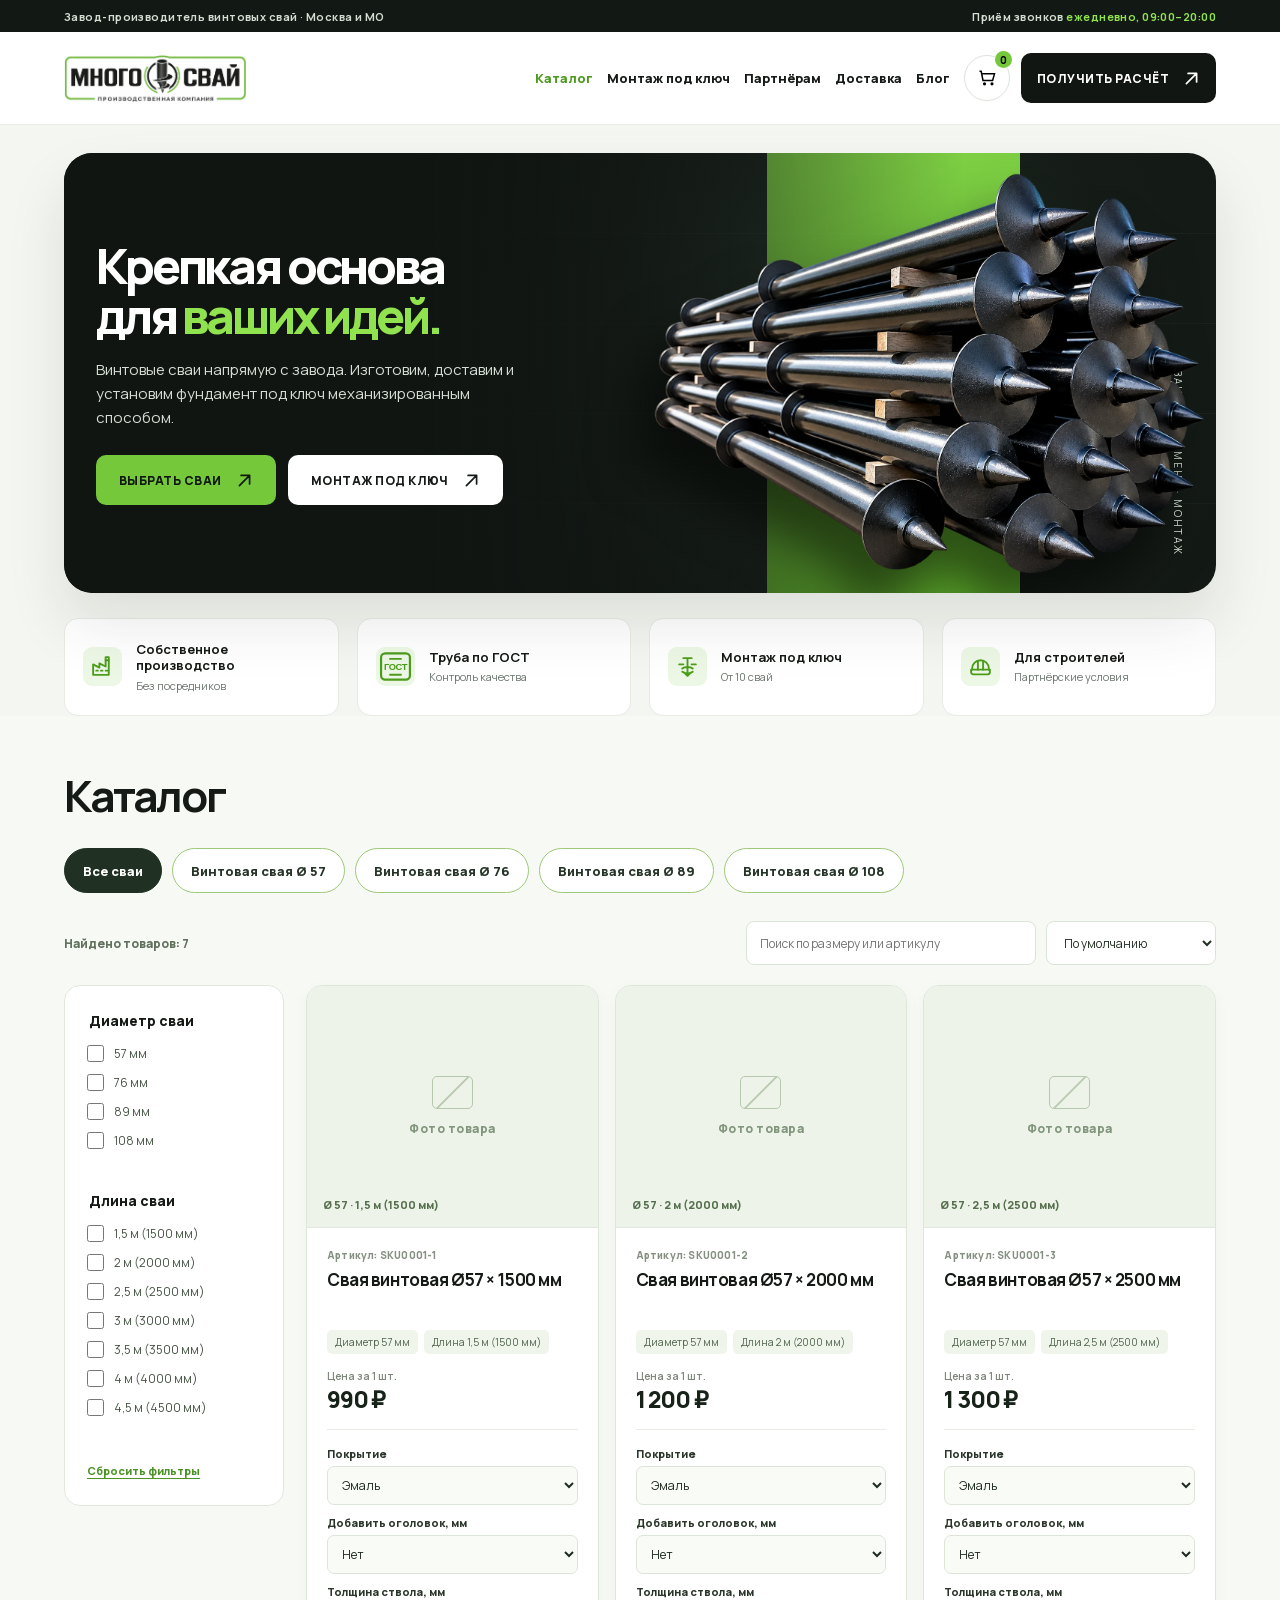
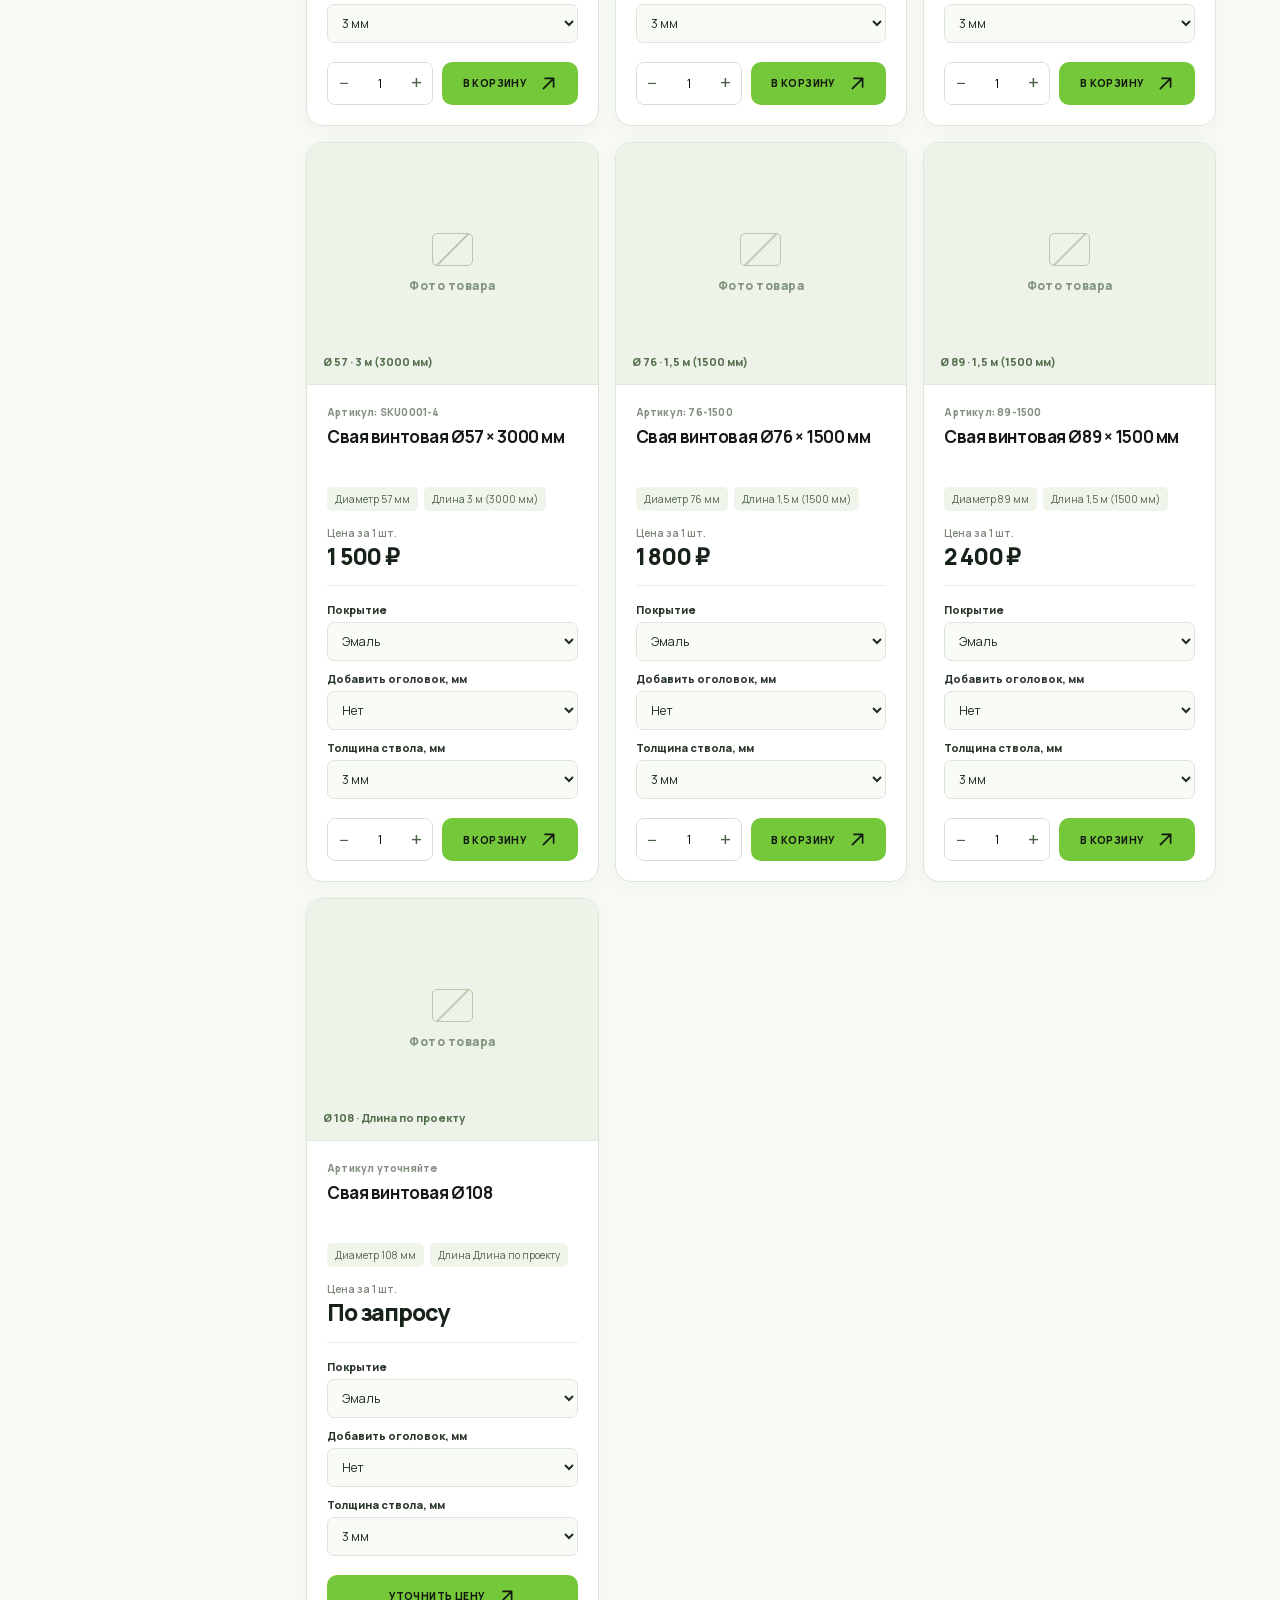
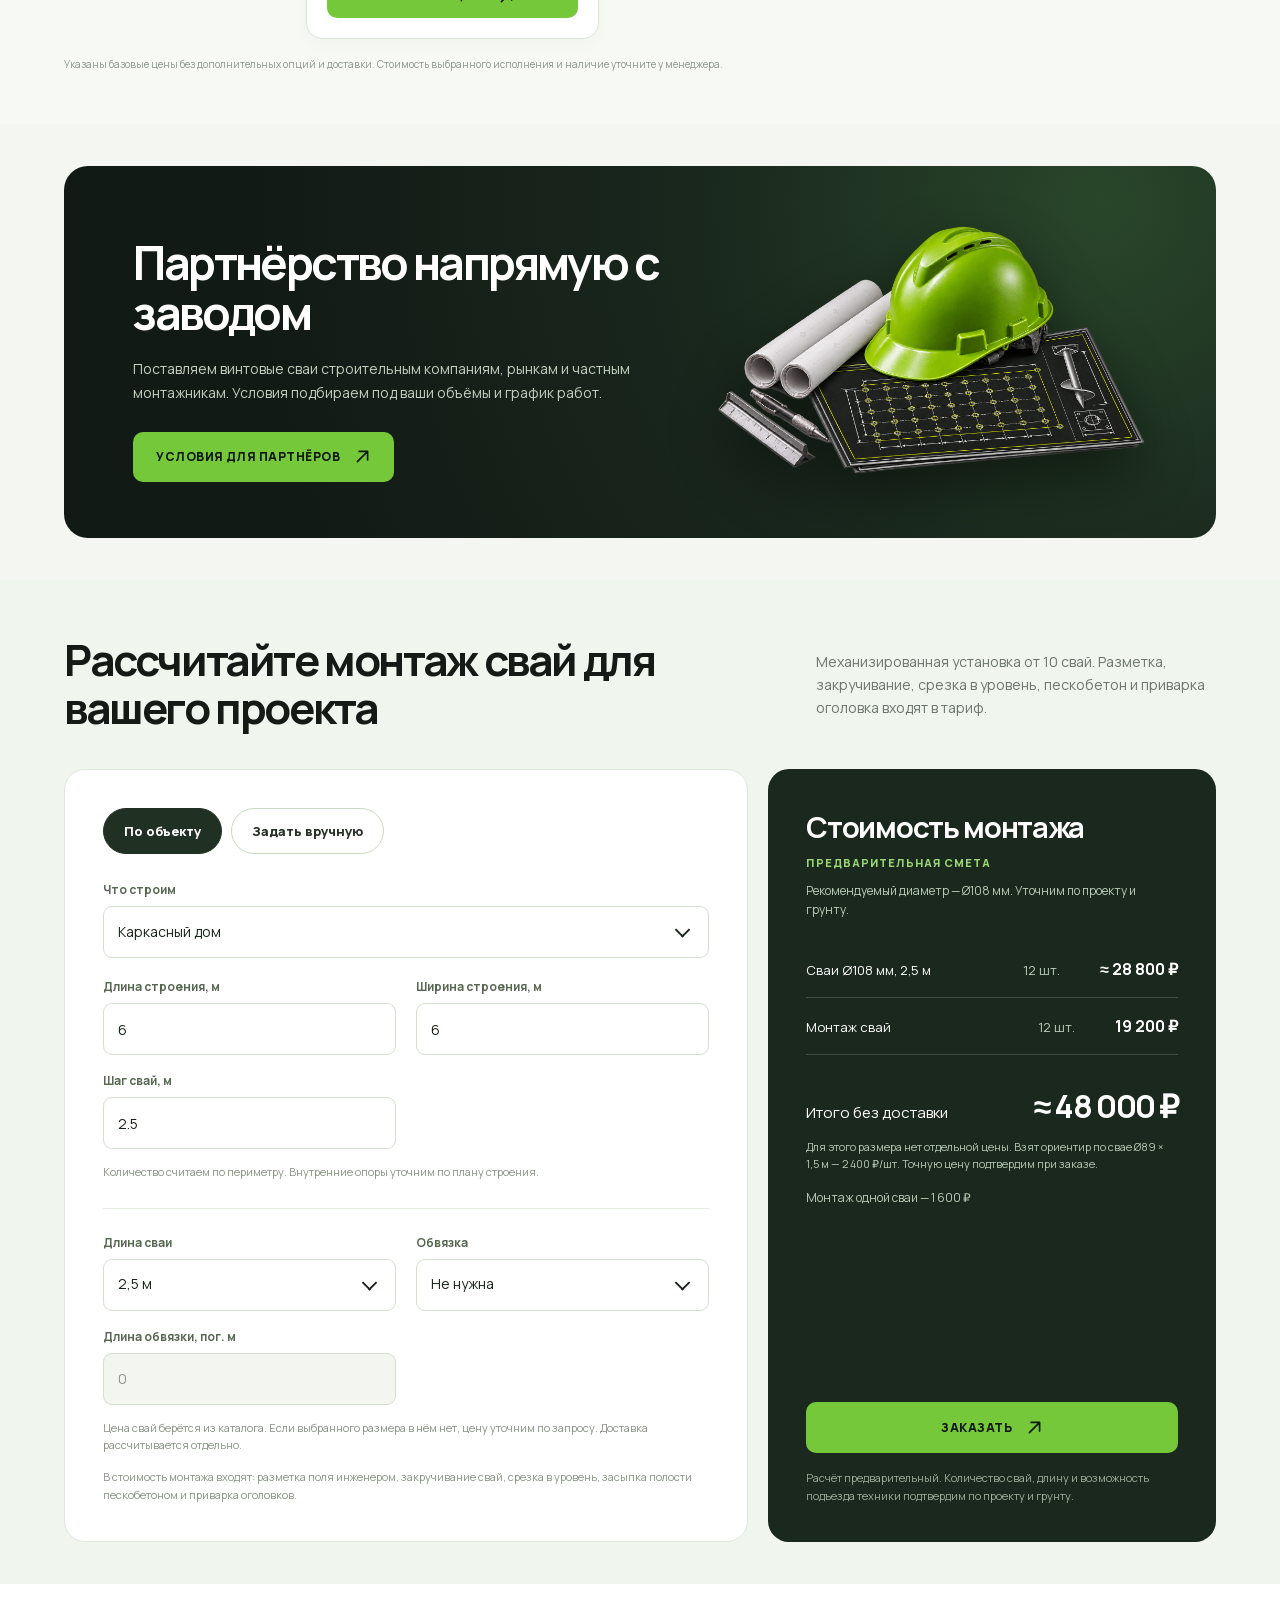
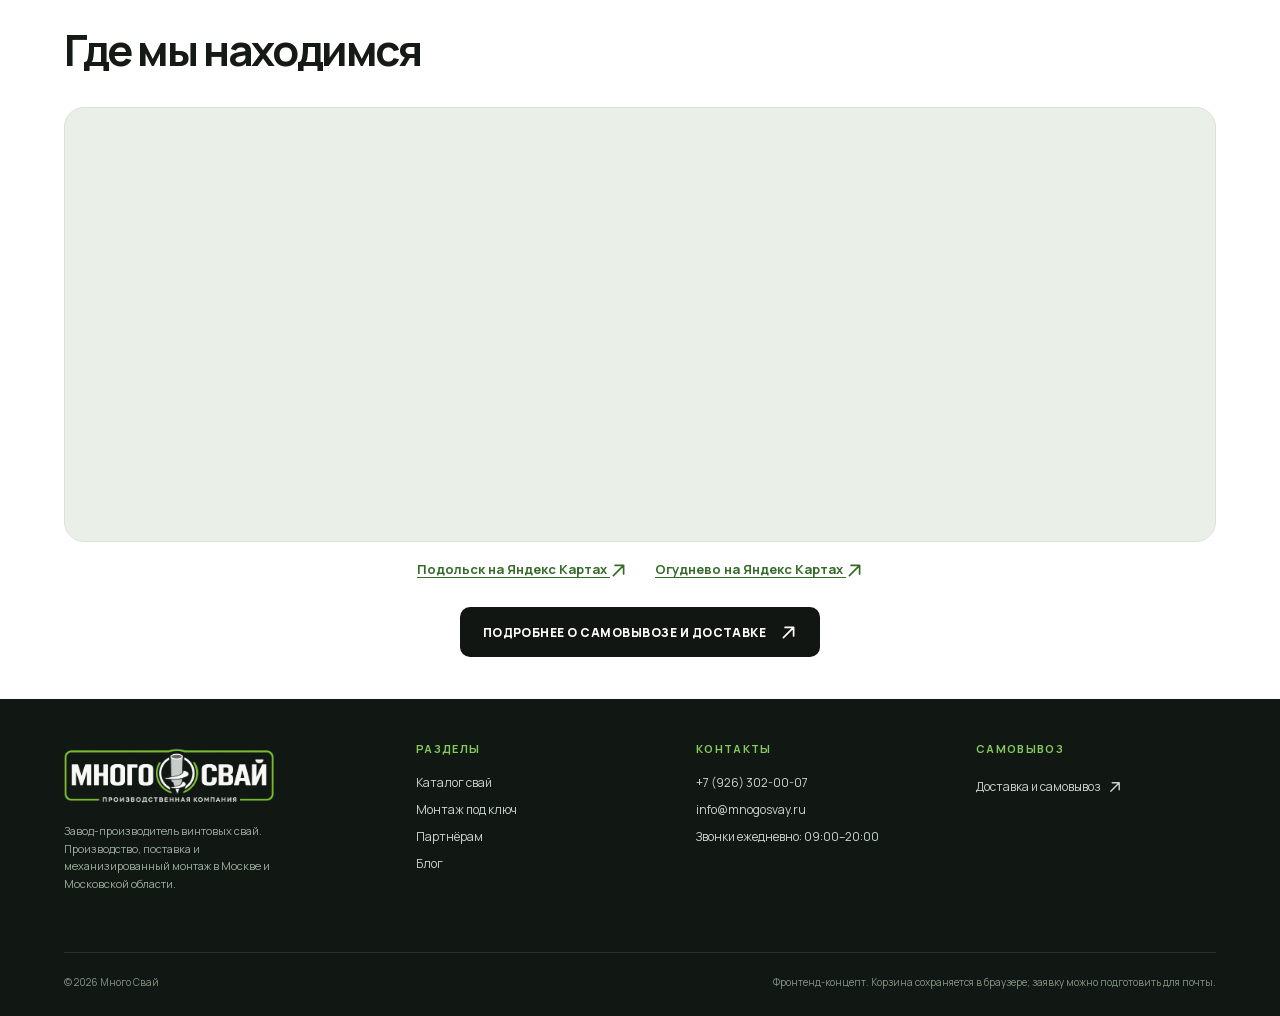
==== commit d0d6b81f: "Refresh stylesheet on GitHub Pages" ====
--- a/index.html
+++ b/index.html
@@ -1 +1 @@
-<!doctype html><html lang="ru"><head><meta charset="utf-8"><meta name="viewport" content="width=device-width,initial-scale=1"><meta name="theme-color" content="#f4f6f1"><meta name="description" content="Много Свай — завод-производитель винтовых свай. Сваи, механизированный монтаж под ключ и сотрудничество для строителей."><title>Много Свай — винтовые сваи от производителя</title><link rel="preload" href="/assets/images/hero-piles.webp" as="image"><link rel="stylesheet" href="/assets/css/styles.css"></head><body data-page="home"><div id="app"></div><script src="/assets/js/app.js" defer></script><script src="/assets/js/lead-form.js" defer></script><script src="/assets/js/install-calculator.js" defer></script></body></html>
+<!doctype html><html lang="ru"><head><meta charset="utf-8"><meta name="viewport" content="width=device-width,initial-scale=1"><meta name="theme-color" content="#f4f6f1"><meta name="description" content="Много Свай — завод-производитель винтовых свай. Сваи, механизированный монтаж под ключ и сотрудничество для строителей."><title>Много Свай — винтовые сваи от производителя</title><link rel="preload" href="assets/images/hero-piles.webp" as="image"><link rel="stylesheet" href="assets/css/styles.css?v=20261104-1"></head><body data-page="home"><div id="app"></div><script src="assets/js/app.js" defer></script><script src="assets/js/lead-form.js" defer></script><script src="assets/js/install-calculator.js" defer></script></body></html>
--- a/assets/css/styles.css
+++ b/assets/css/styles.css
@@ -1,5 +1,5 @@
-@font-face{font-family:Manrope;src:url('/assets/fonts/Manrope-Latin.woff2') format('woff2');font-style:normal;font-weight:200 800;font-display:swap;unicode-range:U+0000-00FF,U+0131,U+0152-0153,U+02BB-02BC,U+02C6,U+02DA,U+02DC,U+0304,U+0308,U+0329,U+2000-206F,U+20AC,U+2122,U+2191,U+2193,U+2212,U+2215,U+FEFF,U+FFFD}
-@font-face{font-family:Manrope;src:url('/assets/fonts/Manrope-Cyrillic.woff2') format('woff2');font-style:normal;font-weight:200 800;font-display:swap;unicode-range:U+0301,U+0400-045F,U+0490-0491,U+04B0-04B1,U+2116}
+@font-face{font-family:Manrope;src:url('../fonts/Manrope-Latin.woff2') format('woff2');font-style:normal;font-weight:200 800;font-display:swap;unicode-range:U+0000-00FF,U+0131,U+0152-0153,U+02BB-02BC,U+02C6,U+02DA,U+02DC,U+0304,U+0308,U+0329,U+2000-206F,U+20AC,U+2122,U+2191,U+2193,U+2212,U+2215,U+FEFF,U+FFFD}
+@font-face{font-family:Manrope;src:url('../fonts/Manrope-Cyrillic.woff2') format('woff2');font-style:normal;font-weight:200 800;font-display:swap;unicode-range:U+0301,U+0400-045F,U+0490-0491,U+04B0-04B1,U+2116}
 :root{--bg:#f4f6f1;--paper:#fff;--ink:#151a16;--muted:#6b756e;--line:#dce2da;--green:#75c83a;--green2:#90e24e;--dark:#111613;--radius:22px;--max:1400px}
 *{box-sizing:border-box}html{scroll-behavior:smooth}body{margin:0;background:var(--bg);color:var(--ink);font-family:Manrope,Arial,sans-serif;overflow-x:hidden}button,input,select{font:inherit}button{cursor:pointer}a{color:inherit;text-decoration:none}img{max-width:100%}svg{display:block}.container{width:min(calc(100% - 200px),var(--max));margin-inline:auto}.eyebrow{display:inline-flex;align-items:center;gap:10px;font-size:11px;font-weight:800;letter-spacing:.16em;text-transform:uppercase}.eyebrow:before{content:"";width:7px;height:7px;border-radius:50%;background:var(--green)}.eyebrow.light{color:#cfdbc9}.muted{color:var(--muted)}.topline{background:#121814;color:#d3ddd2;font-size:11px;font-weight:700;letter-spacing:.04em}.topline .container{display:flex;justify-content:space-between;align-items:center;min-height:32px}.topline b{color:var(--green2)}.site-header{position:relative;z-index:30;background:var(--paper);border-bottom:1px solid #e8ece5}.header-inner{height:92px;display:flex;align-items:center;gap:20px}.logo{display:block;flex:none;width:182px;height:53px;overflow:hidden;position:relative}.logo img{position:absolute;width:182px;max-width:none;height:auto;left:0;top:3px}.nav{display:flex;align-items:center;gap:18px;margin-left:auto}.nav a{font-size:13px;font-weight:800;white-space:nowrap;transition:color .2s}.nav a:hover,.nav a.active{color:#4c9a1d}.header-actions{display:flex;align-items:center;gap:11px;margin-left:0;flex-shrink:0}.phone-text{font-size:14px;font-weight:800;white-space:nowrap}.phone-text small{display:block;font-size:10px;color:var(--muted);font-weight:600;margin-top:2px}.icon-btn{width:46px;height:46px;display:grid;place-items:center;border:1px solid var(--line);border-radius:50%;background:white;position:relative}.icon-btn svg{width:20px;height:20px;stroke:currentColor;fill:none;stroke-width:1.8}.icon-btn:hover{border-color:var(--green);background:#eff9e9}.cart-count{position:absolute;top:-5px;right:-3px;min-width:17px;height:17px;border-radius:20px;background:var(--green);font-size:10px;font-weight:800;display:grid;place-items:center}.mobile-call{display:none}.header-cta{white-space:nowrap;flex-shrink:0}.btn{min-height:50px;display:inline-flex;align-items:center;justify-content:center;gap:14px;padding:0 22px;border-radius:10px;border:1px solid transparent;background:var(--green);color:#101810;font-size:12px;font-weight:800;text-transform:uppercase;letter-spacing:.04em;transition:transform .2s,background .2s}.btn:hover{transform:translateY(-2px);background:var(--green2)}.btn:focus-visible,.icon-btn:focus-visible,a:focus-visible,input:focus-visible,select:focus-visible{outline:3px solid #438e1e;outline-offset:3px}.btn.dark{background:var(--dark);color:white}.btn.dark:hover{background:#2b392e}.btn.outline{background:transparent;color:var(--ink);border-color:#bdc9ba}.btn.outline:hover{background:#eaf1e6}.btn.white{background:white;color:var(--ink)}.arrow{font-size:14px;line-height:1;font-weight:400}.hero-wrap{padding-top:28px}.hero{height:610px;position:relative;border-radius:28px;background:radial-gradient(circle at 65% 40%,#243027 0,#151c17 39%,#111613 75%);color:#fff;isolation:isolate;box-shadow:0 32px 60px #192b191b}.hero:before{content:"";position:absolute;top:0;bottom:0;right:17%;width:22%;background:linear-gradient(160deg,#83d548,#5ba929);z-index:-1}.hero:after{content:"";position:absolute;inset:0;border-radius:28px;background:linear-gradient(90deg,#101512 0%,#101512 30%,#101512b8 48%,transparent 78%),repeating-linear-gradient(0deg,transparent 0,transparent 89px,#fff1 90px);pointer-events:none;z-index:-1}.hero-copy{position:relative;z-index:4;padding:85px 0 0 6.2%;max-width:660px}.hero h1{font-size:clamp(50px,5.1vw,77px);line-height:1.02;letter-spacing:-.065em;margin:22px 0 25px;font-weight:800}.hero h1 em{color:var(--green2);font-style:normal}.hero-lead{max-width:485px;font-size:17px;line-height:1.6;color:#d5ded4;margin:0 0 30px}.hero-actions{display:flex;gap:12px;flex-wrap:wrap}.hero-image{position:absolute;z-index:2;width:56%;height:auto;max-width:none;right:-6%;top:50%;transform:translateY(-50%);filter:drop-shadow(-22px 38px 24px #0008);pointer-events:none}.hero-side{position:absolute;right:2.7%;bottom:38px;writing-mode:vertical-rl;color:#dde9db;font-size:10px;letter-spacing:.19em;text-transform:uppercase}.mobile-links{display:none}.trust-strip{display:grid;grid-template-columns:repeat(4,1fr);gap:18px;padding:25px 0 0}.trust-item{display:flex;gap:14px;align-items:center;padding:22px 18px;background:white;border:1px solid #e7ebe4;border-radius:14px;min-height:90px}.trust-icon{width:39px;height:39px;flex:none;border-radius:9px;background:#ecf8e5;display:grid;place-items:center;color:#4d9c1c;font-size:23px}.trust-icon img{width:25px;height:25px}.trust-icon--quality img{width:33px;height:33px}.trust-item b{display:block;font-size:13px;line-height:1.25}.trust-item span:last-child{font-size:11px;color:var(--muted);display:block;margin-top:4px}.section{padding:112px 0}.section.tight{padding-top:86px;padding-bottom:86px}.section-head{display:flex;justify-content:space-between;align-items:end;gap:25px;margin-bottom:36px}.section-title{font-size:clamp(32px,3.4vw,51px);line-height:1.12;letter-spacing:-.055em;margin:14px 0 0;max-width:800px}.section-intro{max-width:400px;color:var(--muted);font-size:14px;line-height:1.65}.grid-3{display:grid;grid-template-columns:repeat(3,1fr);gap:18px}.service-card{background:#fff;border:1px solid #e3e9e0;border-radius:18px;padding:32px;min-height:290px;display:flex;flex-direction:column;position:relative;overflow:hidden}.service-card.dark{background:#151b17;color:#fff;border-color:#151b17}.service-card.green{background:#83d14b;border-color:#83d14b}.service-num{font-size:11px;font-weight:800;letter-spacing:.16em;color:#6d846c}.service-card.dark .service-num{color:#bde5af}.service-icon{position:absolute;right:25px;top:24px;color:#58a724;font-size:35px}.service-card h3{font-size:24px;line-height:1.18;letter-spacing:-.04em;margin:auto 0 12px}.service-card p{font-size:13px;line-height:1.6;color:#627064;margin:0 0 20px}.service-card.dark p{color:#bac7bb}.service-card.green p{color:#30472b}.text-link{font-size:12px;font-weight:800;text-transform:uppercase;letter-spacing:.05em;display:inline-flex;gap:12px;align-items:center}.text-link:hover{color:#4e9c1d}.product-section{background:#eaf0e7}.category-tabs,.filter-tabs{display:flex;gap:8px;flex-wrap:wrap}.chip{background:#fff;border:1px solid #d9e2d4;border-radius:50px;min-height:41px;padding:0 16px;font-size:11px;font-weight:800}.chip.active,.chip:hover{background:var(--dark);color:white;border-color:var(--dark)}.product-grid{display:grid;grid-template-columns:repeat(3,1fr);gap:18px}.product-card{background:white;border-radius:17px;border:1px solid #dfe7dd;overflow:hidden;display:flex;flex-direction:column}.product-media{height:235px;background:linear-gradient(130deg,#eef1eb,#fff);position:relative;display:grid;place-items:center}.product-media img{width:78%;height:85%;object-fit:contain;filter:drop-shadow(16px 20px 14px #13201828)}.product-media img.wide{width:92%;height:92%}.product-badge{position:absolute;left:18px;top:18px;background:#e5f6dc;border-radius:6px;padding:8px 10px;color:#4c9425;font-size:10px;font-weight:800;text-transform:uppercase}.product-body{padding:22px;display:flex;flex-direction:column;flex:1}.product-code{font-size:10px;color:#80907f;font-weight:800;text-transform:uppercase;letter-spacing:.13em}.product-card h3{font-size:19px;line-height:1.3;letter-spacing:-.03em;margin:9px 0 13px}.product-specs{font-size:11px;color:#738073;display:flex;gap:9px;flex-wrap:wrap}.product-specs span{padding:5px 8px;border-radius:5px;background:#f2f5ef}.product-buy{display:flex;align-items:center;justify-content:space-between;gap:12px;margin-top:auto;padding-top:25px}.product-price{font-size:25px;font-weight:800;letter-spacing:-.05em;white-space:nowrap}.product-price small{font-size:10px;color:#7b8679;display:block;font-weight:600;letter-spacing:0}.product-buy .btn{padding-inline:13px;min-height:44px}.product-install{border-top:1px solid #edf0ea;padding:14px 22px;display:flex;align-items:center;gap:9px;font-size:10px;font-weight:700;color:#59665b;min-height:52px}.product-install input{accent-color:#69b936;width:17px;height:17px}.split{display:grid;grid-template-columns:1fr 1fr;gap:70px;align-items:center}.image-panel{height:520px;border-radius:20px;overflow:hidden;background:#dfe7dc;position:relative}.image-panel img{width:100%;height:100%;object-fit:cover}.image-panel .corner-label{position:absolute;bottom:20px;left:20px;background:#fff;padding:16px 19px;border-radius:10px;font-size:11px;font-weight:800;box-shadow:0 12px 30px #1113}.steps{margin:30px 0;list-style:none;padding:0}.steps li{display:flex;gap:18px;padding:16px 0;border-bottom:1px solid #dce4d9;font-size:13px;line-height:1.55}.steps strong{font-size:11px;color:#54a421;min-width:24px}.dark-band{background:#131a15;color:#fff;border-radius:24px;padding:65px;display:grid;grid-template-columns:1fr 330px;align-items:center;gap:30px;position:relative;overflow:hidden}.dark-band:after{content:"";position:absolute;width:300px;height:300px;background:#74c838;border-radius:50%;filter:blur(100px);right:-80px;bottom:-180px;opacity:.5}.dark-band>*{position:relative;z-index:1}.dark-band h2{font-size:clamp(30px,3.2vw,47px);line-height:1.12;letter-spacing:-.055em;margin:12px 0}.dark-band p{font-size:13px;color:#bdcbbb;line-height:1.7;max-width:560px}.dark-band .btn{justify-self:end}.quote-form{background:#fff;border:1px solid #e2e8df;border-radius:20px;padding:34px}.quote-form h3{font-size:22px;letter-spacing:-.04em;margin:0 0 8px}.quote-form p{font-size:12px;color:var(--muted);margin:0 0 22px;line-height:1.6}.form-grid{display:grid;grid-template-columns:repeat(2,1fr);gap:13px}.field{display:block}.field span{display:block;font-size:10px;font-weight:800;text-transform:uppercase;letter-spacing:.09em;margin-bottom:7px}.field input,.field select{height:48px;width:100%;border:1px solid #dce3d9;border-radius:8px;background:#f8faf6;padding:0 13px;color:var(--ink);font-size:12px;outline:none}.field input:focus,.field select:focus{border-color:#6fbe39}.form-note{font-size:10px;color:#8a9589;line-height:1.5}.feedback{font-size:12px;color:#367e1b;font-weight:700;min-height:17px}.site-footer{background:#111713;color:#fff;padding:65px 0 27px}.footer-top{display:grid;grid-template-columns:1.3fr repeat(3,1fr);gap:40px}.footer-logo{width:210px;max-width:100%;height:auto}.footer-logo img{display:block;width:100%;height:auto}.footer-top p{font-size:11px;line-height:1.6;color:#9eafa0;max-width:220px}.footer-col h4{font-size:11px;text-transform:uppercase;letter-spacing:.12em;color:#84ca5d;margin:0 0 18px}.footer-col a,.footer-col span{display:block;font-size:12px;color:#cad4ca;margin-bottom:10px}.footer-col a:hover{color:#8adb58}.footer-bottom{border-top:1px solid #ffffff1b;margin-top:48px;padding-top:22px;display:flex;justify-content:space-between;gap:15px;font-size:10px;color:#879587}.page-hero{padding:32px 0 65px}.page-hero-inner{border-radius:23px;background:#151b17;color:white;min-height:380px;display:grid;grid-template-columns:1.04fr .96fr;overflow:hidden}.page-hero-copy{padding:60px 0 60px 6.5%;position:relative;z-index:2}.page-hero h1{font-size:clamp(37px,4.1vw,60px);line-height:1.08;letter-spacing:-.06em;margin:18px 0}.page-hero p{font-size:15px;line-height:1.65;color:#cbd5ca;max-width:550px}.page-hero-image{position:relative;background:#75c83a}.page-hero-image img{position:absolute;width:110%;height:auto;max-width:none;bottom:-15%;right:-11%;filter:drop-shadow(0 25px 18px #0007)}.page-hero-image.photo img{width:100%;height:100%;object-fit:cover;inset:0;filter:none}.page-hero-image.photo:after{content:"";position:absolute;inset:0;background:linear-gradient(90deg,#141a17a8,transparent 35%)}.tariff-grid{display:grid;grid-template-columns:repeat(3,1fr);gap:14px}.tariff{background:#fff;border:1px solid #dfe7dc;border-radius:15px;padding:24px;display:flex;align-items:center;justify-content:space-between;gap:15px}.tariff strong{font-size:27px;letter-spacing:-.05em}.tariff span{font-size:11px;color:var(--muted);display:block;margin-top:4px}.tariff b{font-size:21px;white-space:nowrap}.tariff.featured{background:#e6f9da;border-color:#8bd057}.included{display:flex;gap:11px;flex-wrap:wrap;margin-top:20px}.included span{padding:10px 13px;border:1px solid #cfdfc7;border-radius:7px;background:#f9fcf6;font-size:11px;font-weight:700}.calc-layout{display:grid;grid-template-columns:1.08fr .92fr;gap:22px}.calc-panel{background:#fff;border:1px solid #dee6da;border-radius:19px;padding:31px}.calc-panel h3{margin:0 0 21px;font-size:24px;letter-spacing:-.04em}.calc-grid{display:grid;grid-template-columns:repeat(2,1fr);gap:16px}.calc-radio{display:flex;gap:10px;align-items:center;padding:14px 12px;background:#f6f9f3;border:1px solid #dce6d7;border-radius:8px;font-size:11px;font-weight:700;min-height:48px}.calc-radio input{accent-color:#6dbd32}.calc-results{background:#151d16;color:white;border-radius:19px;padding:32px;display:flex;flex-direction:column}.calc-results .result-label{font-size:11px;color:#a8b9a4;text-transform:uppercase;letter-spacing:.12em;font-weight:800}.calc-results .result-sum{font-size:clamp(38px,4.5vw,58px);letter-spacing:-.07em;font-weight:800;margin:8px 0 15px}.calc-results p{color:#c4d0c1;font-size:12px;line-height:1.65}.calc-results .btn{margin-top:auto}.alert{background:#fff6db;border:1px solid #e2c773;border-radius:8px;color:#756020;padding:11px 13px;font-size:11px;font-weight:700}.partner-groups{display:grid;grid-template-columns:repeat(3,1fr);gap:16px}.partner-card{background:#fff;border:1px solid #e0e7dd;border-radius:15px;padding:27px;min-height:215px}.partner-card .number{font-size:11px;color:#55a21f;font-weight:800}.partner-card h3{font-size:21px;letter-spacing:-.04em;margin:33px 0 8px}.partner-card p{font-size:12px;line-height:1.65;color:var(--muted);margin:0}.partner-benefits{display:grid;grid-template-columns:repeat(4,1fr);gap:14px}.benefit{border-top:2px solid var(--green);padding-top:18px}.benefit strong{display:block;font-size:16px;letter-spacing:-.03em;margin-bottom:8px}.benefit p{font-size:12px;color:var(--muted);line-height:1.6;margin:0}.blog-grid{display:grid;grid-template-columns:repeat(3,1fr);gap:18px}.article-card{background:#fff;border:1px solid #e1e9de;border-radius:16px;overflow:hidden;display:flex;flex-direction:column}.article-image{height:210px;background:#dfe7dc;overflow:hidden}.article-image img{width:100%;height:100%;object-fit:cover;transition:transform .3s}.article-card:hover .article-image img{transform:scale(1.04)}.article-content{padding:23px;display:flex;flex-direction:column;flex:1}.article-meta{font-size:10px;color:#65a735;font-weight:800;text-transform:uppercase;letter-spacing:.09em}.article-card h3{font-size:19px;line-height:1.35;letter-spacing:-.035em;margin:13px 0}.article-card p{font-size:11px;color:var(--muted);line-height:1.65;margin:0 0 22px}.article-card .text-link{margin-top:auto}.article-layout{display:grid;grid-template-columns:minmax(0,790px) 290px;justify-content:space-between;gap:60px}.article-main h1{font-size:clamp(38px,4.2vw,58px);line-height:1.08;letter-spacing:-.055em;margin:17px 0 25px}.article-main .lead{font-size:18px;line-height:1.7;color:#526050}.article-main h2{font-size:30px;line-height:1.2;letter-spacing:-.04em;margin:52px 0 18px}.article-main h3{font-size:20px;letter-spacing:-.03em;margin:30px 0 12px}.article-main p,.article-main li{font-size:14px;line-height:1.9;color:#4e5a4e}.article-main ul{padding-left:21px}.article-main figure{margin:35px 0}.article-main figure img{width:100%;border-radius:15px}.article-main figcaption{font-size:11px;color:var(--muted);margin-top:8px}.article-callout{padding:24px 27px;background:#e8f8df;border-left:4px solid var(--green);border-radius:8px;margin:30px 0}.article-callout p{margin:5px 0 0}.article-aside{align-self:start;position:sticky;top:25px;background:#fff;border:1px solid #dfe7db;border-radius:15px;padding:23px}.article-aside h3{margin:0 0 14px;font-size:18px}.article-aside a{display:block;padding:10px 0;border-top:1px solid #e6ece3;font-size:12px;font-weight:700}.table-wrap{overflow-x:auto;border:1px solid #dce5d8;border-radius:10px}.compare-table{border-collapse:collapse;min-width:580px;width:100%;font-size:11px}.compare-table th,.compare-table td{text-align:left;padding:15px;border-bottom:1px solid #e5ebe2}.compare-table th{background:#eaf7e3}.compare-table tr:last-child td{border-bottom:0}.modal{border:0;padding:0;border-radius:18px;max-width:min(92vw,540px);box-shadow:0 30px 80px #0005}.modal::backdrop{background:#0c170dbb}.modal-inner{padding:31px}.modal h2{font-size:25px;letter-spacing:-.04em;margin:0 0 8px}.modal p{font-size:12px;color:var(--muted);line-height:1.6}.modal-head{display:flex;align-items:start;justify-content:space-between;gap:15px}.close-btn{border:0;background:#eef4ea;border-radius:50%;min-width:36px;height:36px;font-size:18px}.cart-lines{margin:20px 0}.cart-line{display:flex;justify-content:space-between;gap:10px;border-bottom:1px solid #e4eae0;padding:12px 0;font-size:12px}.cart-line button{border:0;background:none;color:#a03434;font-size:11px}.cart-total{display:flex;justify-content:space-between;font-weight:800;font-size:17px;margin:18px 0}.cart-empty{padding:30px;text-align:center;background:#f5f8f3;border-radius:9px;color:#6a7869;font-size:12px}
 @media(max-width:1150px){.header-inner{gap:16px}.nav{gap:12px}.nav a{font-size:11px}.phone-text{display:none}.hero-image{width:61%;right:-6%}.hero-copy{max-width:560px}.hero h1{font-size:60px}.trust-strip{grid-template-columns:repeat(2,1fr)}.footer-top{gap:20px}}
@@ -122,7 +122,6 @@
 @media(max-width:540px){.install-inputs,.install-summary{padding:23px;border-radius:16px}.install-grid{grid-template-columns:1fr;gap:16px}.install-tabs{display:grid;grid-template-columns:1fr 1fr}.install-tabs button{padding:0 7px;font-size:11px}.install-line{grid-template-columns:minmax(0,1fr) auto;gap:5px 10px}.install-line>span:nth-child(2){text-align:right}.install-line strong{grid-column:2}.install-total strong{font-size:25px}}
 
 .montazh-hero-section{padding:28px 0 65px}
-@media(min-width:1051px){body[data-page="home"] .hero{height:440px}body[data-page="home"] .hero-copy{padding-top:55px}body[data-page="home"] .hero-image{width:min(56%,600px)}}
 .callback-section{padding:58px 0 76px}
 .callback-panel{display:grid;grid-template-columns:minmax(0,.8fr) minmax(0,1.4fr);align-items:center;gap:40px;padding:38px 44px;border-radius:22px;background:#18221a;color:#fff}
 .callback-copy h2{margin:0 0 12px;font-size:clamp(28px,2.5vw,38px);line-height:1.14;letter-spacing:-.05em}
@@ -134,7 +133,7 @@
 .callback-note{margin:11px 0 0;color:#aebfaa;font-size:10px;line-height:1.5}
 .callback-note a{text-decoration:underline;text-underline-offset:2px}
 .callback-form .feedback{margin:8px 0 0;color:#a9eb83}
-@media(max-width:1050px){.montazh-hero-section{padding:20px 0 45px}.callback-panel{grid-template-columns:1fr;gap:24px}.callback-copy p{max-width:none}}
+@media(max-width:1050px){.montazh-hero-section{padding:18px 0 45px}.callback-panel{grid-template-columns:1fr;gap:24px}.callback-copy p{max-width:none}}
 @media(max-width:540px){.callback-section{padding:36px 0 58px}.callback-panel{padding:28px 23px;gap:20px;border-radius:17px}.callback-fields{grid-template-columns:1fr}.callback-form .btn{width:100%}}
 
 .montazh-hero{height:440px;min-height:0;display:grid;grid-template-columns:repeat(2,minmax(0,1fr));align-items:center;overflow:hidden}
@@ -149,8 +148,29 @@
 .montazh-step-caption span{flex:none;color:#5aa52b;font-size:12px;font-weight:800;letter-spacing:.08em}
 .montazh-step-caption h3{margin:0;font-size:15px;line-height:1.4;letter-spacing:-.025em}
 @media(max-width:1050px){.montazh-hero{height:410px}.montazh-hero h1{font-size:clamp(32px,4.2vw,46px)}.montazh-hero .hero-lead{max-width:400px;font-size:14px}.montazh-steps-grid{grid-template-columns:repeat(3,minmax(0,1fr))}}
-@media(max-width:760px){.montazh-hero{height:auto;grid-template-columns:1fr;padding:32px 20px 10px}.montazh-hero .hero-copy{padding:0 8px}.montazh-hero h1{font-size:clamp(32px,7vw,43px)}.montazh-hero .hero-lead{max-width:420px}.montazh-hero .hero-image{width:min(75%,400px);max-height:270px;margin-top:18px}.montazh-steps-grid{grid-template-columns:repeat(2,minmax(0,1fr));gap:12px}.montazh-step img{height:240px}}
-@media(max-width:400px){.montazh-hero{padding:27px 16px 8px}.montazh-hero h1{font-size:32px}.montazh-hero .hero-lead{font-size:12px}.montazh-step img{height:215px}.montazh-step-caption{gap:8px;padding:14px 10px 17px}.montazh-step-caption h3{font-size:13px}}
+@media(max-width:760px){
+  .montazh-hero{height:640px;min-height:640px;grid-template-columns:1fr;grid-template-rows:minmax(0,1fr) 300px;padding:32px 24px 18px;background:radial-gradient(circle at 75% 85%,#263d28 0,#172019 42%,#111713 80%)}
+  .montazh-hero::before,.montazh-hero::after{display:none}
+  .montazh-hero .hero-copy{padding:0;align-self:start}
+  .montazh-hero h1{font-size:clamp(32px,7vw,43px);margin:0 0 18px}
+  .montazh-hero .hero-lead{max-width:420px;margin-bottom:20px}
+  .montazh-hero .hero-image{width:min(100%,440px);max-height:300px;margin:0;align-self:center;filter:drop-shadow(0 18px 18px #0008)}
+  .montazh-steps-grid{grid-template-columns:repeat(2,minmax(0,1fr));gap:12px}
+  .montazh-step img{height:240px}
+}
+@media(max-width:540px){
+  .montazh-hero{height:615px;min-height:615px;grid-template-rows:minmax(0,1fr) 260px}
+  .montazh-hero .hero-lead{max-width:100%;font-size:12px;line-height:1.65}
+  .montazh-hero .hero-image{max-height:260px}
+  .montazh-hero .hero-actions{display:grid;grid-template-columns:repeat(2,minmax(0,1fr));width:100%;gap:8px}
+  .montazh-hero .hero-actions .btn{min-width:0;padding:8px 10px;white-space:normal;line-height:1.25;font-size:10px;justify-content:space-between;text-align:left}
+}
+@media(max-width:400px){
+  .montazh-hero h1{font-size:36px}
+  .montazh-step img{height:215px}
+  .montazh-step-caption{gap:8px;padding:14px 10px 17px}
+  .montazh-step-caption h3{font-size:13px}
+}
 
 .location-section{background:var(--paper)}
 .location-title{margin:0 0 32px;max-width:none;white-space:nowrap}
@@ -197,7 +217,7 @@
 .delivery-calculator{padding:34px;border:1px solid var(--line);border-radius:20px;background:#fff}.delivery-calculator h3{font-size:25px;letter-spacing:-.04em;margin:0 0 24px}.delivery-zones{padding:0;margin:0 0 24px;display:flex;gap:8px;border:0;min-width:0}.delivery-zones label{flex:1;position:relative;cursor:pointer}.delivery-zones input{position:absolute;opacity:0}.delivery-zones span{display:flex;align-items:center;justify-content:center;padding:14px 10px;min-height:48px;border:1px solid #cfddc7;border-radius:9px;font-size:12px;font-weight:800;text-align:center}.delivery-zones input:checked+span{background:#17241a;color:#fff;border-color:#17241a}.delivery-zones input:focus-visible+span{outline:3px solid #79bb55;outline-offset:3px}
 .delivery-estimate{border-top:1px solid var(--line);padding-top:26px;margin-top:24px}.delivery-estimate>span{display:block;font-size:13px;color:var(--muted)}.delivery-estimate output{font-size:clamp(28px,3vw,44px);font-weight:800;letter-spacing:-.05em;display:block;margin-top:10px}.delivery-estimate-note{color:var(--muted);font-size:12px;line-height:1.7;margin:14px 0 24px}.delivery-calculator .btn{width:100%}
 .pickup-notice{display:flex;align-items:center;gap:16px;border:1px solid #b7cca9;border-radius:12px;padding:18px 24px;margin-bottom:24px;background:#f4f8ef}.pickup-notice>span{flex:none;width:30px;height:30px;border-radius:50%;display:grid;place-items:center;background:#d8eaca;color:#395d27;font-weight:800}.pickup-notice p{font-size:13px;line-height:1.7;margin:0}
-.pickup-layout{display:grid;grid-template-columns:minmax(0,.8fr) minmax(0,1.2fr);gap:22px}.warehouse-list{display:grid;gap:16px}.warehouse-card{padding:26px;border:1px solid #cddac6;border-radius:15px;background:#f7faf4}.warehouse-card.is-selected{background:#fff;border-color:#6ca547;box-shadow:inset 4px 0 #75b64e}.warehouse-card h3{font-size:23px;letter-spacing:-.035em;margin:0 0 12px}.warehouse-card p{font-size:14px;line-height:1.7;color:#596858;margin:0 0 17px}.warehouse-select,.warehouse-route{display:flex;align-items:center;justify-content:space-between;gap:12px;min-height:44px;width:100%;font-size:12px;font-weight:800}.warehouse-select{background:none;border:0;border-bottom:1px solid #dae4d3;padding:10px 0;text-align:left;color:#3b6c24}.warehouse-route{padding-top:10px}.warehouse-map-wrap{min-height:480px;background:#d9e4d3;border:1px solid #cbd8c5;border-radius:18px;overflow:hidden}.warehouse-map-wrap iframe{width:100%;height:100%;min-height:480px;border:0;display:block}.pickup-contact{display:flex;align-items:center;justify-content:space-between;gap:24px;margin-top:26px}.pickup-contact p{font-size:12px;line-height:1.8;color:#596858;margin:0}.pickup-contact a{font-size:16px;font-weight:800;min-height:44px;display:flex;align-items:center}
+.pickup-layout{display:grid;grid-template-columns:minmax(0,.8fr) minmax(0,1.2fr);gap:22px}.warehouse-list{display:grid;gap:16px}.warehouse-card{cursor:pointer;padding:26px;border:1px solid #cddac6;border-radius:15px;background:#f7faf4}.warehouse-card.is-selected{background:#fff;border-color:#6ca547;box-shadow:inset 4px 0 #75b64e}.warehouse-card h3{font-size:23px;letter-spacing:-.035em;margin:0 0 12px}.warehouse-card p{font-size:14px;line-height:1.7;color:#596858;margin:0 0 17px}.warehouse-select,.warehouse-route{display:flex;align-items:center;justify-content:space-between;gap:12px;min-height:44px;width:100%;font-size:12px;font-weight:800}.warehouse-select{background:none;border:0;border-bottom:1px solid #dae4d3;padding:10px 0;text-align:left;color:#3b6c24}.warehouse-route{padding-top:10px}.warehouse-map-wrap{min-height:480px;background:#d9e4d3;border:1px solid #cbd8c5;border-radius:18px;overflow:hidden}.warehouse-map-wrap iframe{width:100%;height:100%;min-height:480px;border:0;display:block}.pickup-contact{display:flex;align-items:center;justify-content:space-between;gap:24px;margin-top:26px}.pickup-contact p{font-size:12px;line-height:1.8;color:#596858;margin:0}.pickup-contact a{font-size:16px;font-weight:800;min-height:44px;display:flex;align-items:center}
 .warehouse-map-link{display:inline-block;margin-top:13px;font-size:13px;font-weight:700;color:#346b28}
 .has-lead-modal{overflow:hidden}.lead-modal{width:620px;max-width:calc(100vw - 32px);max-height:calc(100dvh - 32px);overscroll-behavior:contain}.lead-modal .modal-inner{padding:32px}.lead-modal .modal-head{align-items:center}.lead-modal h2{font-size:28px}.lead-modal .close-btn{width:44px;height:44px;flex-shrink:0}.lead-modal #lead-description{font-size:14px;margin:16px 0 26px}.lead-modal .field span{font-size:11px;letter-spacing:.01em;text-transform:none}.lead-modal .field input,.lead-modal .field select{font-size:16px;min-height:50px}.field-full{grid-column:1/-1}.lead-modal .partner-field[hidden]{display:none}.attachment-field{margin-top:24px}.attachment-field>label{font-size:14px;font-weight:800;display:block}.attachment-field>label>span{font-size:12px;font-weight:400;color:var(--muted)}.attachment-field p{margin:8px 0 12px}.attachment-field input[type=file]{display:block;width:100%;min-height:48px;font-size:12px;color:#50634a;border:1px dashed #adc79e;border-radius:9px;background:#f5f9f1;padding:8px}.attachment-field input::file-selector-button{border:0;padding:10px 12px;border-radius:5px;background:#e0ecd6;color:#294c1b;cursor:pointer;margin-right:10px}.attachment-list{list-style:none;padding:0;margin:8px 0}.attachment-list li{display:flex;align-items:center;justify-content:space-between;gap:14px;border-bottom:1px solid var(--line);font-size:12px}.attachment-list span{overflow-wrap:anywhere;min-width:0}.attachment-list button{border:0;background:none;min-width:44px;min-height:44px;font-size:22px}.lead-modal .attachment-error{color:#a33227}.lead-modal .attachment-error:empty{display:none}.lead-service-note a{color:#335d24;text-decoration:underline}.lead-submit{width:100%;margin-top:8px}.lead-submit:disabled{opacity:.6;cursor:wait}.lead-modal .feedback{margin:14px 0 0;font-size:13px;line-height:1.65}.lead-modal :focus-visible,.business-page :focus-visible{outline:3px solid #66a340;outline-offset:3px}.callback-panel>.btn{justify-self:end}.mobile-links{flex-wrap:wrap}
 @media(min-width:1051px) and (max-width:1400px){.header-inner{gap:14px}.nav{gap:14px}.header-cta{padding-inline:15px}.header-actions .phone-text{display:none}}
@@ -208,3 +228,73 @@
 .delivery-calculator [hidden]{display:none!important}
 .footer-logo{display:block}
 @media(max-width:540px){.footer-col a{min-height:44px;display:flex;align-items:center;margin-bottom:0}}
+
+/* Consistent page gutters, section rhythm, and icons. */
+.container{width:min(calc(100% - 10vw),var(--max))}
+.section,.section.tight{padding:42px 0}
+.site-footer{padding-top:42px}
+.page-hero{padding-bottom:38px}
+.montazh-hero-section{padding-bottom:38px}
+.callback-section{padding:42px 0}
+.arrow{display:inline-block;position:relative;flex:none;width:17px;height:17px;overflow:hidden;font-size:0;line-height:0;vertical-align:middle}
+.arrow::before{content:"";position:absolute;inset:0;background:currentColor;-webkit-mask:url("data:image/svg+xml,%3Csvg xmlns='http://www.w3.org/2000/svg' viewBox='0 0 20 20'%3E%3Cpath d='M4 16 16 4M6 4h10v10' fill='none' stroke='black' stroke-width='2' stroke-linecap='round' stroke-linejoin='round'/%3E%3C/svg%3E") center/contain no-repeat;mask:url("data:image/svg+xml,%3Csvg xmlns='http://www.w3.org/2000/svg' viewBox='0 0 20 20'%3E%3Cpath d='M4 16 16 4M6 4h10v10' fill='none' stroke='black' stroke-width='2' stroke-linecap='round' stroke-linejoin='round'/%3E%3C/svg%3E") center/contain no-repeat}
+.site-footer .footer-col a[href="/shipment/"]{display:inline-flex;align-items:center;gap:7px}
+.site-footer .footer-col a[href="/shipment/"] .arrow{display:block;width:14px;height:14px;margin:0;font-size:0}
+.menu-toggle,.mobile-menu{display:none}
+.mobile-menu[hidden]{display:none!important}
+
+@media(max-width:1050px){
+  .container{width:min(calc(100% - 48px),var(--max))}
+  .section,.section.tight{padding:38px 0}
+  .site-footer{padding-top:38px}
+  .menu-toggle{display:grid}
+  .mobile-menu{display:block;position:absolute;top:100%;left:0;right:0;background:#fff;border-top:1px solid var(--line);box-shadow:0 18px 30px #11171324}
+  .mobile-menu .container{padding:8px 0 14px}
+  .mobile-menu a{display:flex;align-items:center;min-height:48px;padding:10px 4px;border-bottom:1px solid #e8eee5;font-size:14px;font-weight:800}
+  .mobile-menu a:last-child{border-bottom:0}
+  .mobile-menu a:hover,.mobile-menu a:focus-visible{color:#4c9a1d}
+  .burger-icon{position:relative;width:18px;height:2px;border-radius:2px;background:currentColor}
+  .burger-icon::before,.burger-icon::after{content:"";position:absolute;left:0;width:18px;height:2px;border-radius:2px;background:currentColor}
+  .burger-icon::before{top:-6px}
+  .burger-icon::after{top:6px}
+  .menu-toggle[aria-expanded="true"] .burger-icon{background:transparent}
+  .menu-toggle[aria-expanded="true"] .burger-icon::before{top:0;transform:rotate(45deg)}
+  .menu-toggle[aria-expanded="true"] .burger-icon::after{top:0;transform:rotate(-45deg)}
+  .callback-section{padding:38px 0}
+}
+
+@media(max-width:540px){
+  .container{width:min(calc(100% - 32px),var(--max))}
+  .header-inner{gap:8px}
+  .section,.section.tight,.business-page .section,.business-page .section.tight{padding:32px 0}
+  .site-footer{padding-top:32px}
+  .page-hero{padding-bottom:32px}
+  .montazh-hero-section{padding-bottom:32px}
+  .callback-section,.location-section{padding:32px 0}
+  .catalog-section{padding-top:32px}
+  .location-title{white-space:normal}
+  .catalog-controls input,.catalog-controls select{min-width:0}
+}
+
+.warehouse-current{padding:19px 22px;margin-bottom:14px;border:1px solid #cbdac3;border-radius:14px;background:#fff}
+.warehouse-current span{display:block;font-size:11px;font-weight:800;text-transform:uppercase;letter-spacing:.08em;color:#56863b}
+.warehouse-current strong{display:block;margin-top:4px;font-size:21px;letter-spacing:-.03em}
+.warehouse-current p{margin:5px 0 0;font-size:14px;line-height:1.5;color:#596858}
+.lead-modal .field[hidden]{display:none}
+
+@media(max-width:760px){
+  .partners-page .business-hero-copy{padding-inline:24px}
+  .partners-page .partner-hero-media{margin-inline:24px}
+}
+
+@media(max-width:540px){
+  .partners-page .business-hero-copy{padding:32px 24px 0}
+  .partners-page .partner-hero-media{margin:24px 24px 24px;min-height:220px}
+  .lead-modal{max-height:calc(100dvh - 20px);max-width:calc(100vw - 20px);overflow-y:auto}
+  .lead-modal .modal-inner{padding:20px}
+  .lead-modal #lead-description{margin:8px 0 16px}
+  .lead-modal .form-grid{gap:12px}
+  .lead-modal .field input{min-height:46px}
+  .lead-modal .lead-service-note{margin:15px 0 8px}
+  .lead-modal .lead-submit{min-height:46px}
+}
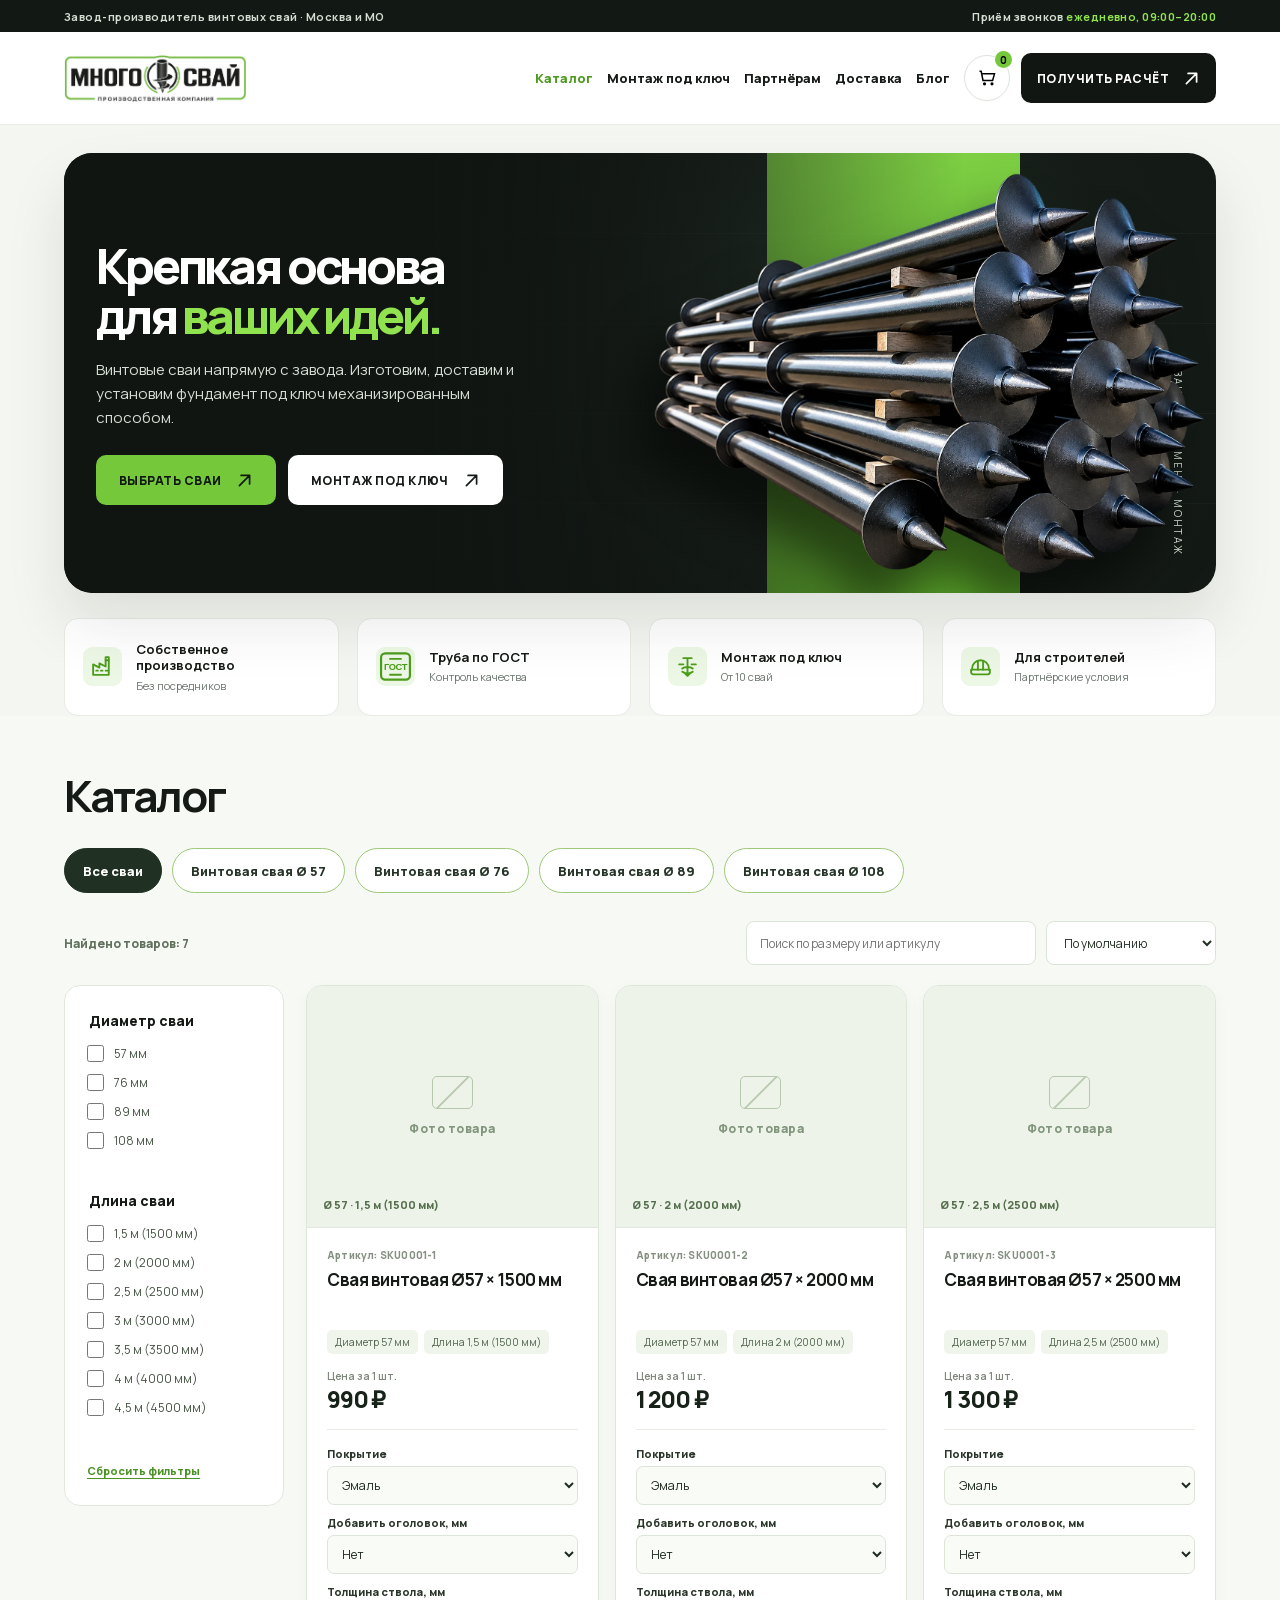
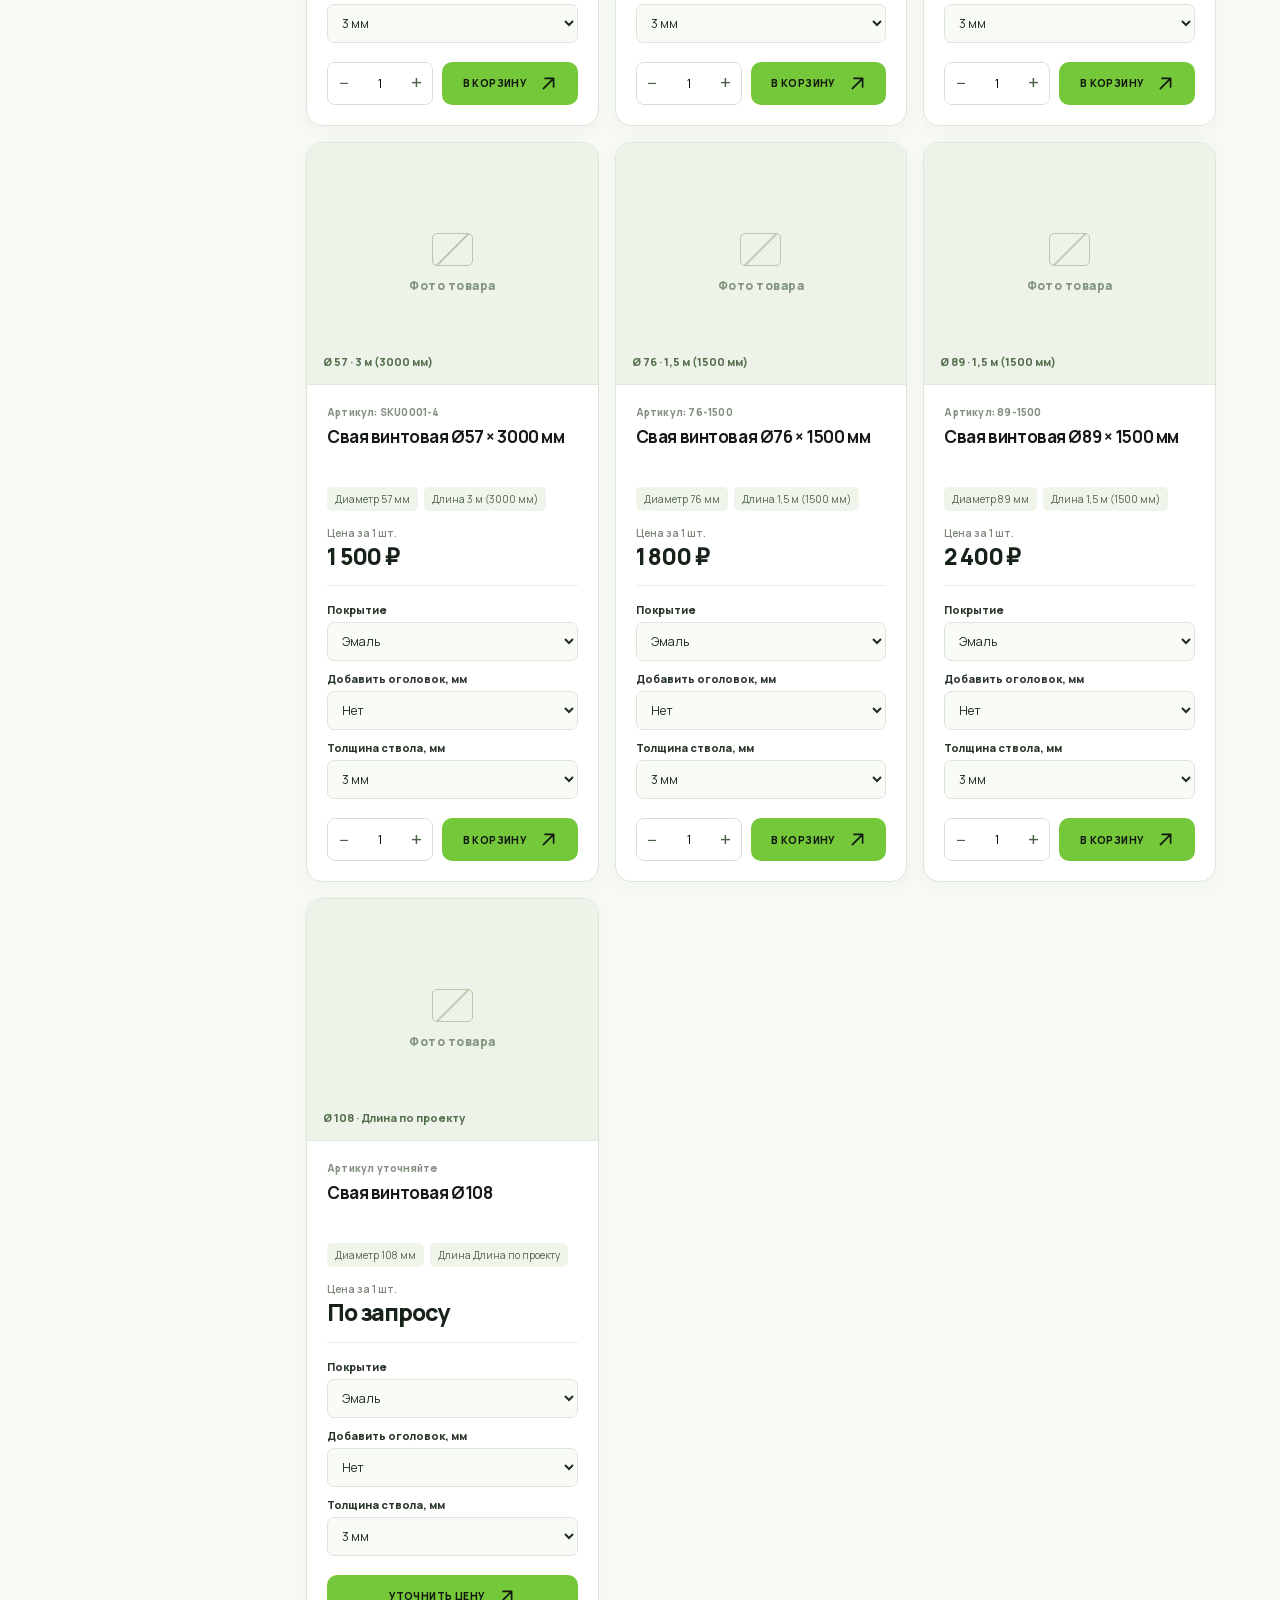
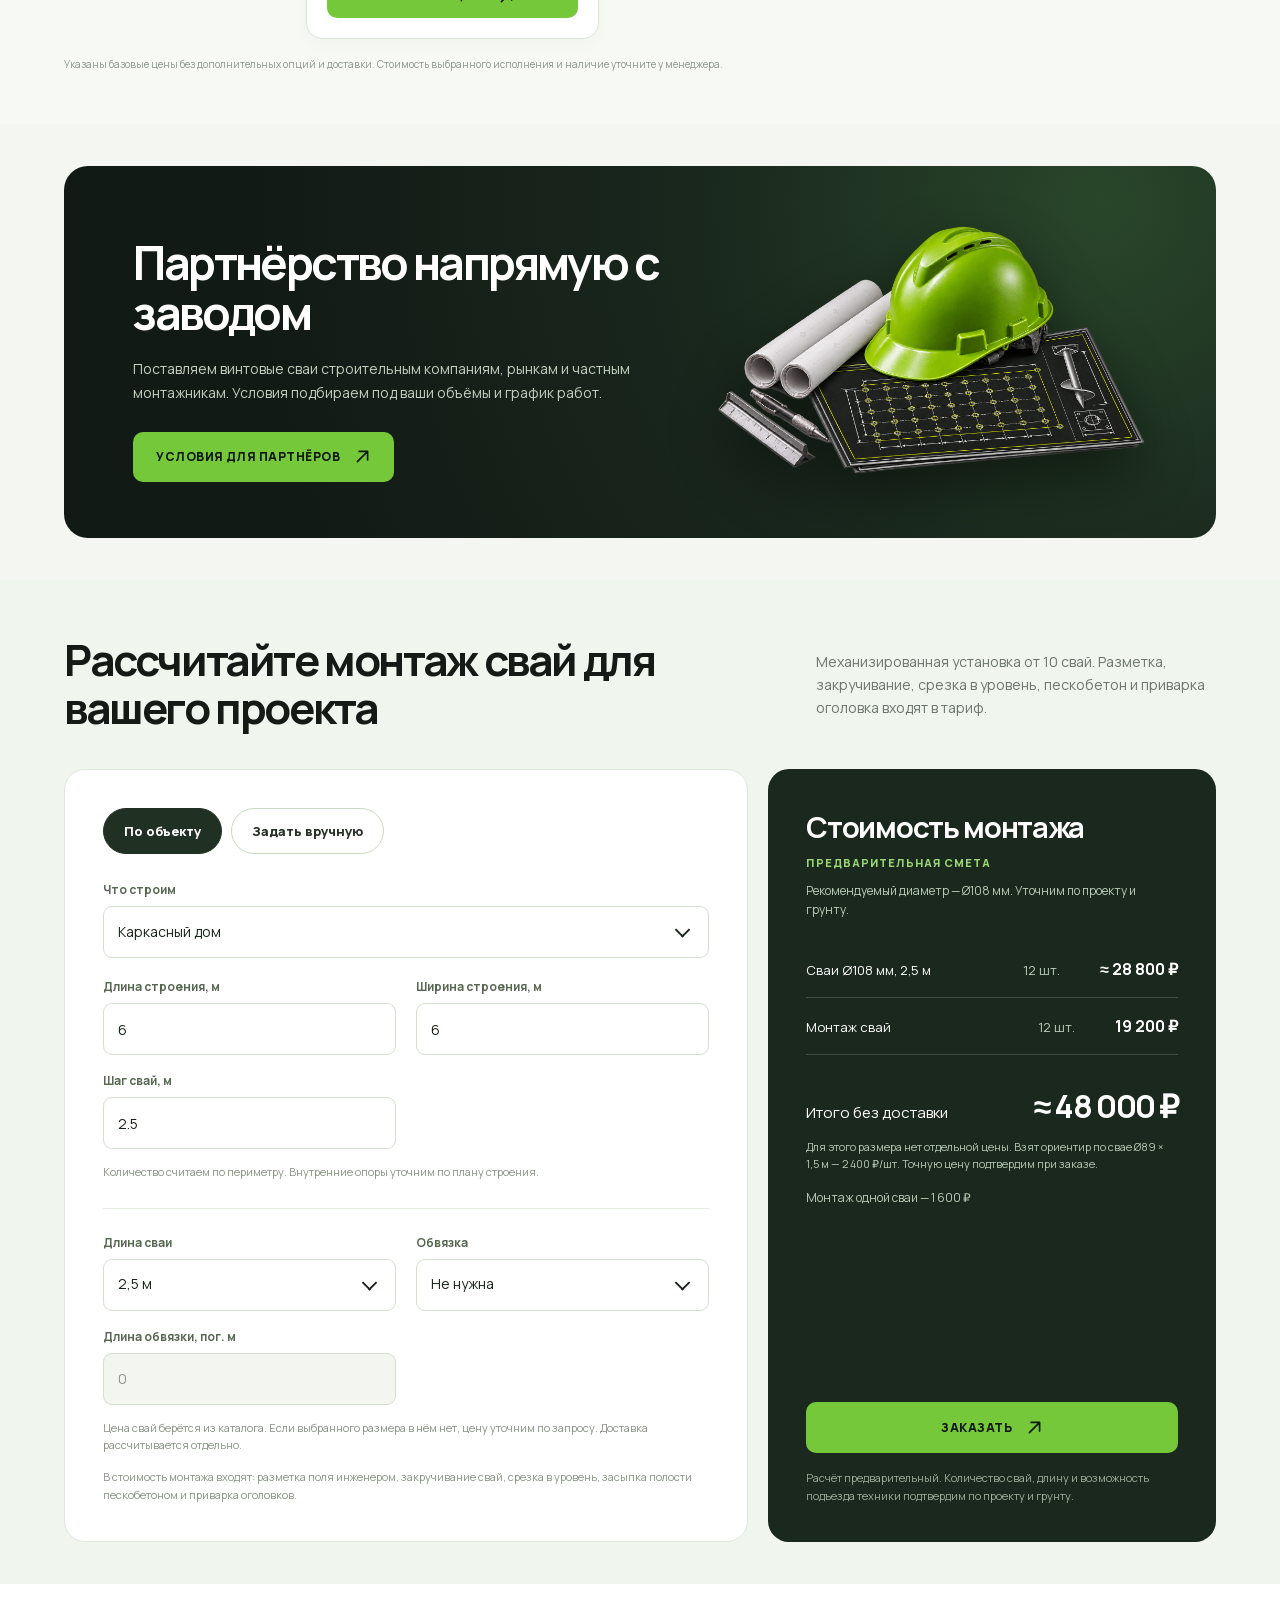
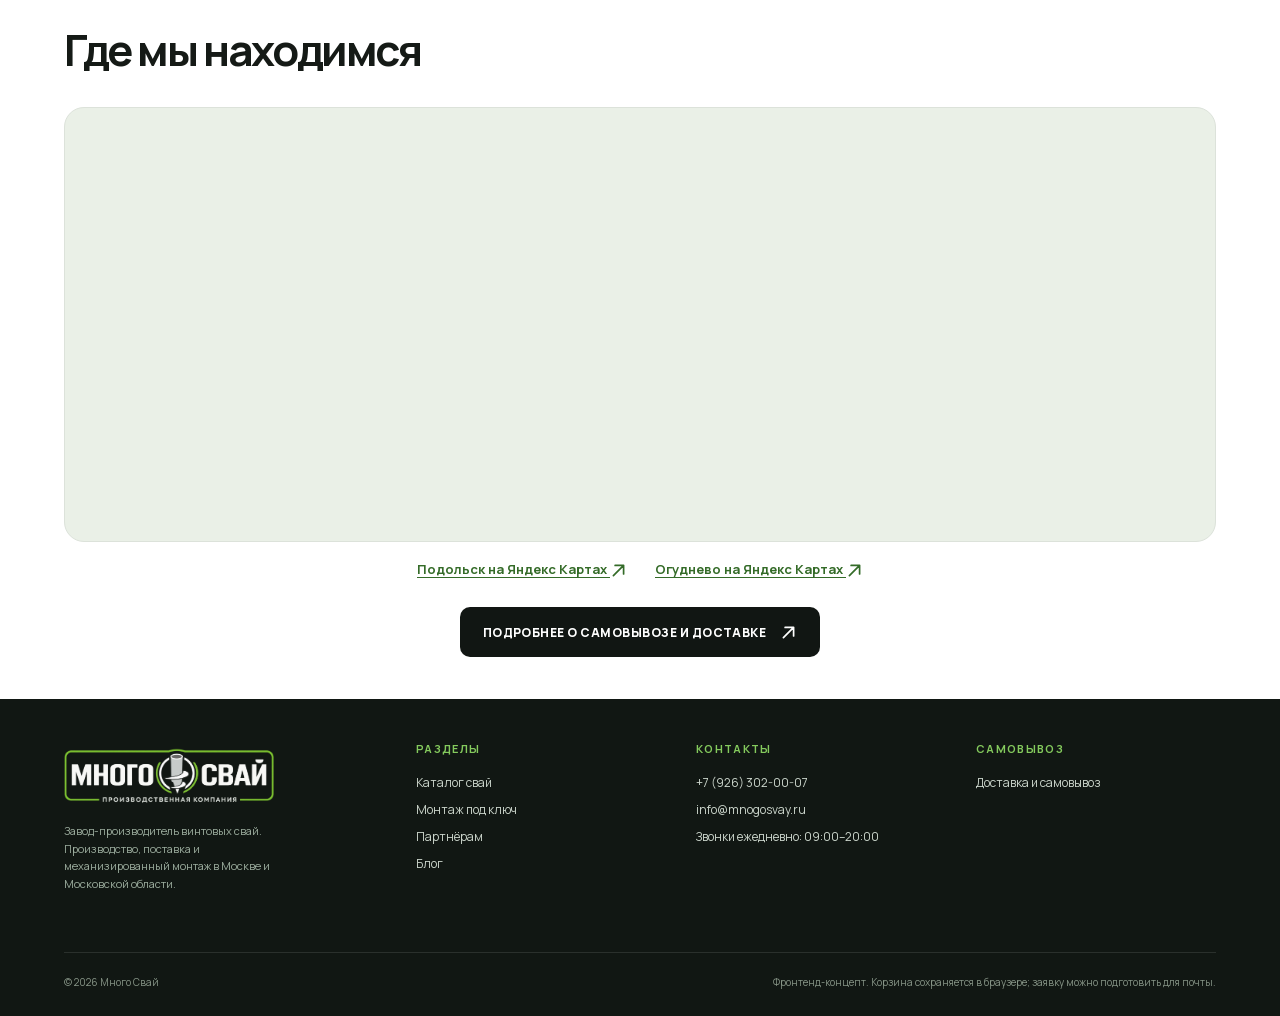
==== commit 8d8f6610: "Remove footer shipment arrow" ====
--- a/index.html
+++ b/index.html
@@ -1 +1 @@
-<!doctype html><html lang="ru"><head><meta charset="utf-8"><meta name="viewport" content="width=device-width,initial-scale=1"><meta name="theme-color" content="#f4f6f1"><meta name="description" content="Много Свай — завод-производитель винтовых свай. Сваи, механизированный монтаж под ключ и сотрудничество для строителей."><title>Много Свай — винтовые сваи от производителя</title><link rel="preload" href="assets/images/hero-piles.webp" as="image"><link rel="stylesheet" href="assets/css/styles.css?v=20261104-1"></head><body data-page="home"><div id="app"></div><script src="assets/js/app.js" defer></script><script src="assets/js/lead-form.js" defer></script><script src="assets/js/install-calculator.js" defer></script></body></html>
+<!doctype html><html lang="ru"><head><meta charset="utf-8"><meta name="viewport" content="width=device-width,initial-scale=1"><meta name="theme-color" content="#f4f6f1"><meta name="description" content="Много Свай — завод-производитель винтовых свай. Сваи, механизированный монтаж под ключ и сотрудничество для строителей."><title>Много Свай — винтовые сваи от производителя</title><link rel="preload" href="assets/images/hero-piles.webp" as="image"><link rel="stylesheet" href="assets/css/styles.css?v=20261104-1"></head><body data-page="home"><div id="app"></div><script src="assets/js/app.js?v=20261104-2" defer></script><script src="assets/js/lead-form.js" defer></script><script src="assets/js/install-calculator.js" defer></script></body></html>
--- a/assets/css/styles.css
+++ b/assets/css/styles.css
@@ -238,8 +238,6 @@
 .callback-section{padding:42px 0}
 .arrow{display:inline-block;position:relative;flex:none;width:17px;height:17px;overflow:hidden;font-size:0;line-height:0;vertical-align:middle}
 .arrow::before{content:"";position:absolute;inset:0;background:currentColor;-webkit-mask:url("data:image/svg+xml,%3Csvg xmlns='http://www.w3.org/2000/svg' viewBox='0 0 20 20'%3E%3Cpath d='M4 16 16 4M6 4h10v10' fill='none' stroke='black' stroke-width='2' stroke-linecap='round' stroke-linejoin='round'/%3E%3C/svg%3E") center/contain no-repeat;mask:url("data:image/svg+xml,%3Csvg xmlns='http://www.w3.org/2000/svg' viewBox='0 0 20 20'%3E%3Cpath d='M4 16 16 4M6 4h10v10' fill='none' stroke='black' stroke-width='2' stroke-linecap='round' stroke-linejoin='round'/%3E%3C/svg%3E") center/contain no-repeat}
-.site-footer .footer-col a[href="/shipment/"]{display:inline-flex;align-items:center;gap:7px}
-.site-footer .footer-col a[href="/shipment/"] .arrow{display:block;width:14px;height:14px;margin:0;font-size:0}
 .menu-toggle,.mobile-menu{display:none}
 .mobile-menu[hidden]{display:none!important}
 
